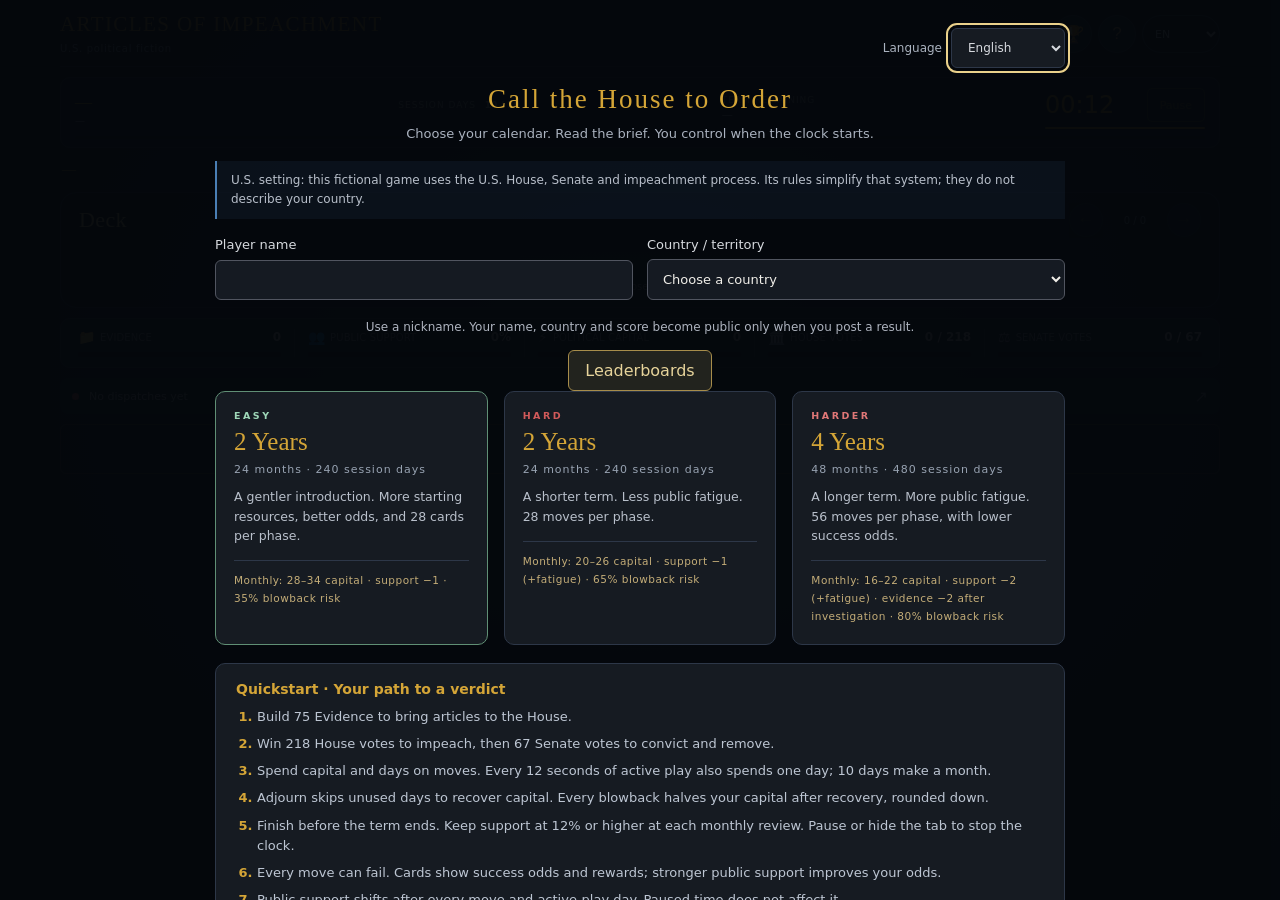
==== index.html @ c08efa89 "Redesign gameplay around a compact 3D card carousel" ====
<!DOCTYPE html>
<html lang="en">
<head>
<meta charset="UTF-8">
<meta name="viewport" content="width=device-width, initial-scale=1.0">
<title>Articles of Impeachment — A Political Simulation</title>
<meta name="description" content="Build the case, count the votes, and beat the calendar in a fictional political strategy game.">
<link rel="stylesheet" href="styles.css">
<link rel="stylesheet" href="experience.css">
</head>
<body>
<div id="app" inert>

  <header class="game-header">
    <div class="brand"><h1 data-i18n="Articles of Impeachment">Articles of Impeachment</h1><button type="button" class="setting-note" data-open-briefing data-i18n="U.S. political fiction">U.S. political fiction</button></div>
    <div class="header-tools">
      <button type="button" class="icon-button" data-open-leaderboard aria-label="Leaderboards" data-i18n-aria="Leaderboards"><span aria-hidden="true">🏆</span></button>
      <button type="button" class="icon-button" data-open-briefing aria-label="Campaign brief" data-i18n-aria="Campaign brief"><span aria-hidden="true">?</span></button>
      <label class="language-picker"><span class="sr-only" data-i18n="Language">Language</span><select class="language-select" aria-label="Language" data-i18n-aria="Language">
<option value="en" lang="en">EN</option><option value="es" lang="es">ES</option><option value="fr" lang="fr">FR</option><option value="ko" lang="ko">한국어</option><option value="fa" lang="fa">فارسی</option><option value="he" lang="he">עברית</option><option value="ja" lang="ja">日本語</option><option value="zh" lang="zh-Hans">中文</option>
</select></label>
    </div>
  </header>

  <section id="calendarPanel">
    <div class="cal-row">
      <div class="cal-block date-block">
        <span class="cal-cap" data-i18n="The Calendar">The Calendar</span>
        <span class="cal-date" id="calMonth">—</span>
        <span class="cal-year" id="calYear">—</span>
      </div>
      <div class="cal-block days-block">
        <span class="cal-cap"><span data-i18n="Session Days">Session Days</span> <b id="calDaysText">10 / 10</b></span>
        <div class="daypips" id="dayPips"></div>
      </div>
      <div class="cal-block remaining-block">
        <span class="cal-cap" data-i18n="Term Remaining">Term Remaining</span>
        <span class="cal-rem" id="calRemaining">—</span>
      </div>
      <div class="cal-block clock-block" aria-label="Active-play calendar clock" data-i18n-aria="Active-play calendar clock">
        <span class="cal-cap" data-i18n="Next day expires in">Next day expires in</span>
        <div class="clock-row">
          <strong id="dayCountdown" role="timer" aria-live="off" aria-label="Time until a session day expires" data-i18n-aria="Time until a session day expires">00:12</strong>
          <button type="button" id="clockPause" aria-pressed="false" disabled>Pause</button>
        </div>
        <div class="clock-meter" aria-hidden="true"><i id="clockFill"></i></div>
        <span id="clockStatus" role="status">12 seconds = 1 session day</span>
      </div>
    </div>
    <div class="term-wrap">
      <div class="term-bar"><i id="termFill"></i></div>
      <div class="term-ticks" id="termTicks"></div>
    </div>
  </section>

  <main>
    <div id="phaseBanner">
      <span class="phase-name" id="phaseName">—</span>
      <span class="objective" id="objective"></span>
    </div>

    <section id="movesPanel" aria-labelledby="movesTitle" aria-roledescription="carousel">
      <div class="moves-head">
        <div>
          <h2 id="movesTitle" data-i18n="Deck">Deck</h2>
          <p id="movesSummary" aria-live="polite"></p>
        </div>
        <div class="moves-controls">
          <button type="button" id="movesPrev" class="carousel-arrow" aria-label="Previous moves" data-i18n-aria="Previous moves" aria-controls="actions" disabled>←</button>
          <span id="movesRange" aria-live="polite"></span>
          <button type="button" id="movesNext" class="carousel-arrow" aria-label="Next moves" data-i18n-aria="Next moves" aria-controls="actions" disabled>→</button>
        </div>
      </div>
      <div id="actions" tabindex="0" role="group" aria-label="Campaign moves. Swipe, scroll, or use left and right arrow keys." data-i18n-aria="Campaign moves. Swipe, scroll, or use left and right arrow keys."></div>
      <div id="deckExits" aria-hidden="true"></div>
      <p id="deckEmpty" role="status" hidden></p>
      <div class="carousel-bottom">
        <div class="move-pagination">
          <span id="moveOptionsLabel" data-i18n="Move Options">Move Options</span>
          <div id="moveDots" class="move-dots" role="group" aria-labelledby="moveOptionsLabel"></div>
        </div>
        <span class="carousel-hint" data-i18n="Swipe to choose · tap the center card to play">Swipe to choose · tap the center card to play</span>
      </div>
    </section>

  <section id="dashboard" aria-label="Bars of Burden" data-i18n-aria="Bars of Burden">
    <button type="button" class="stat" data-open-briefing>
      <div class="label"><span class="stat-icon" aria-hidden="true">📁</span><span class="stat-label" data-i18n="Evidence">Evidence</span><b id="vEvidence">0</b></div>
      <div class="bar"><i class="fill-evidence" id="bEvidence"></i></div>
    </button>
    <button type="button" class="stat" data-open-briefing>
      <div class="label"><span class="stat-icon" aria-hidden="true">👥</span><span class="stat-label" data-i18n="Public Support">Public Support</span><b id="vSupport">0%</b></div>
      <div class="bar"><i class="fill-support" id="bSupport"></i></div>
      <span id="supportPulse"></span>
    </button>
    <button type="button" class="stat" data-open-briefing>
      <div class="label"><span class="stat-icon" aria-hidden="true">⚡</span><span class="stat-label" data-i18n="Political Capital">Political Capital</span><b id="vCapital">0</b></div>
      <div class="bar"><i class="fill-capital" id="bCapital"></i></div>
    </button>
    <button type="button" class="stat" data-open-briefing>
      <div class="label"><span class="stat-icon" aria-hidden="true">🏛️</span><span class="stat-label" data-i18n="House Votes">House Votes</span><b id="vHouse">0 / 218</b></div>
      <div class="bar"><i class="fill-house" id="bHouse"></i></div>
    </button>
    <button type="button" class="stat" data-open-briefing>
      <div class="label"><span class="stat-icon" aria-hidden="true">⚖️</span><span class="stat-label" data-i18n="Senate Votes">Senate Votes</span><b id="vSenate">0 / 67</b></div>
      <div class="bar"><i class="fill-senate" id="bSenate"></i></div>
    </button>
  </section>

    <button type="button" id="dispatchPeek" aria-haspopup="dialog" aria-controls="dispatchDialog">
      <span class="live"><i></i><span class="sr-only" data-i18n="Live — War Room Feed">Live — War Room Feed</span></span>
      <span id="latestDispatch" aria-live="polite" data-i18n="No dispatches yet">No dispatches yet</span>
      <span class="dispatch-expand" aria-hidden="true">↗</span>
    </button>

    <button id="endTurn" onclick="endTurn()" disabled>
      <span class="et-main" data-i18n="Adjourn — Advance the Calendar">Adjourn — Advance the Calendar</span>
      <span class="et-sub" id="endTurnSub"></span>
    </button>
  </main>

</div>

<div id="startScreen" class="show" role="dialog" aria-modal="true" aria-labelledby="startTitle" aria-describedby="startIntro">
  <div class="start-modal">
    <label class="language-picker"><span data-i18n="Language">Language</span><select class="language-select" aria-label="Language" data-i18n-aria="Language">
<option value="en" lang="en">English</option><option value="es" lang="es">Español</option><option value="fr" lang="fr">Français</option><option value="ko" lang="ko">한국어</option><option value="fa" lang="fa">فارسی</option><option value="he" lang="he">עברית</option><option value="ja" lang="ja">日本語</option><option value="zh" lang="zh-Hans">简体中文</option>
</select></label>
    <h2 id="startTitle" data-i18n="Call the House to Order">Call the House to Order</h2>
    <p id="startIntro" data-i18n="Choose your calendar. Read the brief. You control when the clock starts.">Choose your calendar. Read the brief. You control when the clock starts.</p>
    <p class="us-context" data-i18n="U.S. setting: this fictional game uses the U.S. House, Senate and impeachment process. Its rules simplify that system; they do not describe your country.">U.S. setting: this fictional game uses the U.S. House, Senate and impeachment process. Its rules simplify that system; they do not describe your country.</p>
    <div class="player-fields">
      <label><span data-i18n="Player name">Player name</span><input id="playerName" type="text" minlength="2" maxlength="24" autocomplete="nickname" dir="auto" aria-describedby="profileNote profileError"></label>
      <label><span data-i18n="Country / territory">Country / territory</span><select id="playerCountry" aria-describedby="profileNote profileError"></select></label>
    </div>
    <p id="profileNote" class="board-note" data-i18n="Use a nickname. Your name, country and score become public only when you post a result.">Use a nickname. Your name, country and score become public only when you post a result.</p>
    <p id="profileError" role="alert"></p>
    <button type="button" class="board-button" data-open-leaderboard data-i18n="Leaderboards">Leaderboards</button>
    <div class="mode-grid" role="group" aria-label="Choose your campaign" data-i18n-aria="Choose your campaign">
      <button type="button" class="mode-card easy" data-mode="easy" aria-pressed="false" onclick="selectMode('easy')">
        <span class="mode-tag" data-i18n="EASY">EASY</span><span class="mode-name" data-i18n="2 Years">2 Years</span>
        <span class="mode-months" data-i18n="24 months · 240 session days">24 months · 240 session days</span>
        <span class="mode-desc" data-i18n="A gentler introduction. More starting resources, better odds, and 28 cards per phase.">A gentler introduction. More starting resources, better odds, and 28 cards per phase.</span>
        <span class="mode-meta" data-i18n="Monthly: 28–34 capital · support −1 · 35% blowback risk">Monthly: 28–34 capital · support −1 · 35% blowback risk</span>
      </button>
      <button type="button" class="mode-card" data-mode="hard" aria-pressed="false" onclick="selectMode('hard')">
        <span class="mode-tag" data-i18n="HARD">HARD</span><span class="mode-name" data-i18n="2 Years">2 Years</span>
        <span class="mode-months" data-i18n="24 months · 240 session days">24 months · 240 session days</span>
        <span class="mode-desc" data-i18n="A shorter term. Less public fatigue. 28 moves per phase.">A shorter term. Less public fatigue. 28 moves per phase.</span>
        <span class="mode-meta" data-i18n="Monthly: 20–26 capital · support −1 (+fatigue) · 65% blowback risk">Monthly: 20–26 capital · support −1 (+fatigue) · 65% blowback risk</span>
      </button>
      <button type="button" class="mode-card harder" data-mode="harder" aria-pressed="false" onclick="selectMode('harder')">
        <span class="mode-tag" data-i18n="HARDER">HARDER</span><span class="mode-name" data-i18n="4 Years">4 Years</span>
        <span class="mode-months" data-i18n="48 months · 480 session days">48 months · 480 session days</span>
        <span class="mode-desc" data-i18n="A longer term. More public fatigue. 56 moves per phase, with lower success odds.">A longer term. More public fatigue. 56 moves per phase, with lower success odds.</span>
        <span class="mode-meta" data-i18n="Monthly: 16–22 capital · support −2 (+fatigue) · evidence −2 after investigation · 80% blowback risk">Monthly: 16–22 capital · support −2 (+fatigue) · evidence −2 after investigation · 80% blowback risk</span>
      </button>
    </div>
    <section class="quickstart" aria-labelledby="quickstartTitle">
      <h3 id="quickstartTitle" data-i18n="Quickstart · Your path to a verdict">Quickstart · Your path to a verdict</h3>
      <ol>
        <li data-i18n="Build 75 Evidence to bring articles to the House.">Build 75 Evidence to bring articles to the House.</li>
        <li data-i18n="Win 218 House votes to impeach, then 67 Senate votes to convict and remove.">Win 218 House votes to impeach, then 67 Senate votes to convict and remove.</li>
        <li data-i18n="Spend capital and days on moves. Every 12 seconds of active play also spends one day; 10 days make a month.">Spend capital and days on moves. Every 12 seconds of active play also spends one day; 10 days make a month.</li>
        <li data-i18n="Adjourn skips unused days to recover capital. Every blowback halves your capital after recovery, rounded down.">Adjourn skips unused days to recover capital. Every blowback halves your capital after recovery, rounded down.</li>
        <li data-i18n="Finish before the term ends. Keep support at 12% or higher at each monthly review. Pause or hide the tab to stop the clock.">Finish before the term ends. Keep support at 12% or higher at each monthly review. Pause or hide the tab to stop the clock.</li>
        <li data-i18n="Every move can fail. Cards show success odds and rewards; stronger public support improves your odds.">Every move can fail. Cards show success odds and rewards; stronger public support improves your odds.</li>
        <li data-i18n="Public support shifts after every move and active-play day. Paused time does not affect it.">Public support shifts after every move and active-play day. Paused time does not affect it.</li>
      </ol>
    </section>
    <button type="button" id="startButton" disabled>
      <svg class="gavel-scene" viewBox="0 0 90 72" aria-hidden="true"><g class="gavel"><rect x="41" y="13" width="9" height="40" rx="3" transform="rotate(-42 45 17)"/><rect x="26" y="9" width="33" height="18" rx="4" transform="rotate(-42 43 18)"/></g><rect class="gavel-block" x="21" y="58" width="47" height="7" rx="3"/><path class="gavel-impact" d="M14 48l-6-5m67 5 6-5M45 52v-7"/></svg>
      <span id="startButtonText" data-i18n="Start the Session">Start the Session</span>
    </button>
    <p id="startHint" role="status"></p>
  </div>
</div>

<div id="overlay" role="dialog" aria-modal="true" aria-labelledby="verdictText" aria-describedby="verdictBody">
  <div class="modal">
    <div class="verdict" id="verdictText"></div>
    <p id="verdictBody"></p>
    <p id="finalScore" class="final-score"></p>
    <p id="scoreIdentity" class="board-note"></p>
    <button type="button" id="postScore" data-i18n="Post score">Post score</button>
    <p id="scoreStatus" role="status"></p>
    <button type="button" class="board-button" data-open-leaderboard data-i18n="Leaderboards">Leaderboards</button>
    <button onclick="location.reload()" data-i18n="Run It Back">Run It Back</button>
  </div>
</div>

<dialog id="leaderboardDialog" aria-labelledby="leaderboardTitle">
  <div class="board-heading"><h2 id="leaderboardTitle" data-i18n="Leaderboards">Leaderboards</h2><button type="button" id="closeLeaderboard" data-i18n="Close">Close</button></div>
  <div class="board-filters">
    <div class="board-tabs" role="group" aria-label="Leaderboard scope" data-i18n-aria="Leaderboard scope"><button type="button" id="boardOverall" aria-pressed="true" data-i18n="Overall">Overall</button><button type="button" id="boardByCountry" aria-pressed="false" data-i18n="By country">By country</button></div>
    <label><span data-i18n="Difficulty">Difficulty</span><select id="boardMode"><option value="easy" data-i18n="EASY">EASY</option><option value="hard" data-i18n="HARD">HARD</option><option value="harder" data-i18n="HARDER">HARDER</option></select></label>
    <label id="boardCountryLabel" hidden><span data-i18n="Country / territory">Country / territory</span><select id="boardCountry"></select></label>
    <button type="button" id="refreshLeaderboard" data-i18n="Refresh">Refresh</button>
  </div>
  <p class="board-note" data-i18n="Top 100 · Best result per browser and difficulty. Casual, player-reported rankings.">Top 100 · Best result per browser and difficulty. Casual, player-reported rankings.</p>
  <p id="boardStatus" role="status"></p>
  <div class="board-table-wrap"><table><thead><tr><th data-i18n="Rank">Rank</th><th data-i18n="Player name">Player name</th><th data-i18n="Country / territory">Country / territory</th><th data-i18n="Score">Score</th><th data-i18n="Result">Result</th></tr></thead><tbody id="boardRows"></tbody></table></div>
  <details class="score-rules"><summary data-i18n="How scoring works">How scoring works</summary><p data-i18n="Victory: 10,000. Evidence: 10 each (up to 75). House votes: 10 each (up to 218). Senate votes: 30 each (up to 67). Support: 10 each. Capital: 1 each. Wins also earn 5 per remaining session day.">Victory: 10,000. Evidence: 10 each (up to 75). House votes: 10 each (up to 218). Senate votes: 30 each (up to 67). Support: 10 each. Capital: 1 each. Wins also earn 5 per remaining session day.</p></details>
</dialog>
<dialog id="briefingDialog" class="campaign-dialog" aria-labelledby="briefTitle">
  <div class="sheet-heading"><h2 id="briefTitle" data-i18n="Campaign brief">Campaign brief</h2><button type="button" data-close-dialog data-i18n="Close">Close</button></div>
  <p class="us-context" data-i18n="U.S. setting: this fictional game uses the U.S. House, Senate and impeachment process. Its rules simplify that system; they do not describe your country.">U.S. setting: this fictional game uses the U.S. House, Senate and impeachment process. Its rules simplify that system; they do not describe your country.</p>
  <h3 data-i18n="Bars of Burden">Bars of Burden</h3><div class="stat-legend"><div><span aria-hidden="true">📁</span> <span data-i18n="Evidence">Evidence</span></div><div><span aria-hidden="true">👥</span> <span data-i18n="Public Support">Public Support</span></div><div><span aria-hidden="true">⚡</span> <span data-i18n="Political Capital">Political Capital</span></div><div><span aria-hidden="true">🏛️</span> <span data-i18n="House Votes">House Votes</span></div><div><span aria-hidden="true">⚖️</span> <span data-i18n="Senate Votes">Senate Votes</span></div></div>
      <div class="cal-foot">
      <span id="calFatigue">—</span>
      <span id="blowbackRisk">—</span>
      <span id="calEnd">—</span>
    </div>

      <section class="quickstart" aria-labelledby="briefRulesTitle">
      <h3 id="briefRulesTitle" data-i18n="Quickstart · Your path to a verdict">Quickstart · Your path to a verdict</h3>
      <ol>
        <li data-i18n="Build 75 Evidence to bring articles to the House.">Build 75 Evidence to bring articles to the House.</li>
        <li data-i18n="Win 218 House votes to impeach, then 67 Senate votes to convict and remove.">Win 218 House votes to impeach, then 67 Senate votes to convict and remove.</li>
        <li data-i18n="Spend capital and days on moves. Every 12 seconds of active play also spends one day; 10 days make a month.">Spend capital and days on moves. Every 12 seconds of active play also spends one day; 10 days make a month.</li>
        <li data-i18n="Adjourn skips unused days to recover capital. Every blowback halves your capital after recovery, rounded down.">Adjourn skips unused days to recover capital. Every blowback halves your capital after recovery, rounded down.</li>
        <li data-i18n="Finish before the term ends. Keep support at 12% or higher at each monthly review. Pause or hide the tab to stop the clock.">Finish before the term ends. Keep support at 12% or higher at each monthly review. Pause or hide the tab to stop the clock.</li>
        <li data-i18n="Every move can fail. Cards show success odds and rewards; stronger public support improves your odds.">Every move can fail. Cards show success odds and rewards; stronger public support improves your odds.</li>
        <li data-i18n="Public support shifts after every move and active-play day. Paused time does not affect it.">Public support shifts after every move and active-play day. Paused time does not affect it.</li>
      </ol>
    </section>

</dialog>
<dialog id="dispatchDialog" class="campaign-dialog" aria-labelledby="dispatchTitle">
  <div class="sheet-heading"><h2 id="dispatchTitle" data-i18n="Live — War Room Feed">Live — War Room Feed</h2><button type="button" data-close-dialog data-i18n="Close">Close</button></div>
  <section id="feedPanel"><div class="feed-head"><span id="feedHint" data-i18n="No dispatches yet">No dispatches yet</span></div><div id="feed"></div></section>
</dialog>
<script src="locales.js"></script>
<script src="leaderboard-locales.js"></script>
<script src="countries.js"></script>
<script src="i18n.js"></script>
<script src="game.js"></script>
<script src="leaderboards.js"></script>
</body>
</html>
---- styles.css ----
* { box-sizing: border-box; margin: 0; padding: 0; }

  :root {
    --bg: #0d1117;
    --panel: #161b22;
    --panel-2: #1c2330;
    --line: #2d3748;
    --gold: #d4a537;
    --gold-dim: #8a6d23;
    --blue: #4a7fb5;
    --red: #b5484a;
    --green: #4a9b6e;
    --text: #d6d9de;
    --muted: #7d8590;
  }

  body {
    background: radial-gradient(circle at 50% 0%, #16202e 0%, #0d1117 60%);
    color: var(--text);
    font-family: 'Segoe UI', system-ui, -apple-system, sans-serif;
    min-height: 100vh;
    padding: 20px;
    display: flex;
    justify-content: center;
  }

  #app { width: 100%; max-width: 1180px; }

  header {
    text-align: center;
    padding: 18px 0 22px;
    border-bottom: 1px solid var(--line);
    margin-bottom: 18px;
  }

  header h1 {
    font-family: Georgia, 'Times New Roman', serif;
    font-size: 30px;
    letter-spacing: 3px;
    color: var(--gold);
    text-transform: uppercase;
    font-weight: normal;
  }

  header .sub {
    font-size: 12px;
    color: var(--muted);
    letter-spacing: 2.5px;
    text-transform: uppercase;
    margin-top: 8px;
  }

  /* ---------- WAR ROOM FEED ---------- */
  #feedPanel {
    background: var(--panel);
    border: 1px solid var(--line);
    border-radius: 6px;
    margin-bottom: 14px;
    overflow: hidden;
  }

  .feed-head {
    display: flex;
    justify-content: space-between;
    align-items: center;
    gap: 12px;
    flex-wrap: wrap;
    padding: 9px 15px;
    border-bottom: 1px solid var(--line);
    font-size: 10px;
    letter-spacing: 1.8px;
    text-transform: uppercase;
    color: var(--muted);
  }

  .live { display: flex; align-items: center; gap: 7px; color: #d15a5a; font-weight: 600; }
  .live i { width: 7px; height: 7px; border-radius: 50%; background: #d15a5a; animation: pulse 1.6s infinite; }

  @keyframes pulse {
    0%, 100% { opacity: 1; transform: scale(1); }
    50%      { opacity: .3; transform: scale(.75); }
  }

  #feedHint { letter-spacing: 1.2px; }

  #feed {
    --lh: 22px;
    height: calc(6 * var(--lh));
    overflow-y: auto;
    padding: 8px 15px;
    box-sizing: content-box;
  }

  #feed p {
    height: var(--lh);
    line-height: var(--lh);
    margin: 0;
    padding-left: 10px;
    border-left: 2px solid var(--line);
    font-size: 12.5px;
    white-space: nowrap;
    overflow: hidden;
    text-overflow: ellipsis;
    color: #b9c0cb;
  }

  #feed p.good { border-color: var(--green); color: #9ed7b8; }
  #feed p.bad  { border-color: var(--red);   color: #e0a0a2; }
  #feed p.gold { border-color: var(--gold);  color: var(--gold); }
  #feed p.sys  { border-color: #444c58; color: var(--muted); font-style: italic; }

  #feed::-webkit-scrollbar { width: 6px; }
  #feed::-webkit-scrollbar-thumb { background: #2d3748; border-radius: 3px; }
  #feed::-webkit-scrollbar-track { background: transparent; }

  /* ---------- CALENDAR ---------- */
  #calendarPanel {
    background: var(--panel);
    border: 1px solid var(--line);
    border-radius: 6px;
    padding: 13px 16px;
    margin-bottom: 14px;
  }

  .cal-row {
    display: flex;
    gap: 30px;
    flex-wrap: wrap;
    align-items: flex-end;
  }

  .cal-block { display: flex; flex-direction: column; gap: 4px; }

  .cal-cap {
    font-size: 9.5px;
    letter-spacing: 1.7px;
    text-transform: uppercase;
    color: var(--muted);
  }

  .cal-cap b { color: var(--text); font-weight: 600; letter-spacing: 0; margin-left: 5px; }

  .cal-date {
    font-family: Georgia, 'Times New Roman', serif;
    font-size: 19px;
    color: var(--gold);
    letter-spacing: .5px;
  }

  .cal-year { font-size: 11px; color: var(--muted); letter-spacing: 1px; }

  .cal-rem { font-size: 13px; color: var(--text); padding-bottom: 2px; }

  .daypips { display: flex; gap: 4px; padding: 3px 0 1px; }

  .pip {
    width: 10px;
    height: 10px;
    border-radius: 50%;
    background: #0a0e14;
    border: 1px solid #2d3748;
    transition: all .25s ease;
  }

  .pip.on {
    background: var(--gold);
    border-color: var(--gold);
    box-shadow: 0 0 6px rgba(212,165,55,.45);
  }

  .term-wrap { position: relative; margin-top: 13px; padding-bottom: 15px; }

  .term-bar {
    height: 5px;
    background: #0a0e14;
    border-radius: 3px;
    overflow: hidden;
    border: 1px solid #232b38;
  }

  .term-bar > i {
    display: block;
    height: 100%;
    width: 0;
    background: linear-gradient(90deg, var(--gold-dim), var(--gold));
    transition: width .5s ease;
  }

  .term-ticks { position: absolute; left: 0; right: 0; bottom: 0; height: 12px; }

  .tick {
    position: absolute;
    transform: translateX(-50%);
    font-size: 9px;
    color: var(--muted);
    letter-spacing: 1px;
  }

  .tick:first-child { transform: none; }

  .cal-foot {
    display: flex;
    justify-content: space-between;
    flex-wrap: wrap;
    gap: 8px;
    margin-top: 5px;
    font-size: 10.5px;
    color: var(--muted);
    letter-spacing: .5px;
  }

  #calFatigue { color: #c98b8b; }

  /* ---------- DASHBOARD ---------- */
  #dashboard {
    display: grid;
    grid-template-columns: repeat(auto-fit, minmax(190px, 1fr));
    gap: 12px;
    margin-bottom: 16px;
  }

  .stat {
    background: var(--panel);
    border: 1px solid var(--line);
    border-radius: 6px;
    padding: 11px 13px;
  }

  .stat .label {
    font-size: 10px;
    letter-spacing: 1.6px;
    text-transform: uppercase;
    color: var(--muted);
    display: flex;
    justify-content: space-between;
    margin-bottom: 7px;
  }

  .stat .label b { color: var(--text); font-weight: 600; letter-spacing: 0; }

  .bar {
    height: 7px;
    background: #0a0e14;
    border-radius: 4px;
    overflow: hidden;
    border: 1px solid #232b38;
  }

  .bar > i {
    display: block;
    height: 100%;
    width: 0%;
    transition: width .45s ease;
    border-radius: 3px;
  }

  .fill-evidence { background: linear-gradient(90deg, #6b5fb5, #9d8ae6); }
  .fill-support  { background: linear-gradient(90deg, #3a7d5c, #63c291); }
  .fill-capital  { background: linear-gradient(90deg, var(--gold-dim), var(--gold)); }
  .fill-house    { background: linear-gradient(90deg, #2f5f8f, #5b9bd5); }
  .fill-senate   { background: linear-gradient(90deg, #8f3030, #d15a5a); }

  /* ---------- PHASE BANNER ---------- */
  #phaseBanner {
    background: linear-gradient(90deg, rgba(212,165,55,.12), transparent);
    border: 1px solid var(--gold-dim);
    border-radius: 6px;
    padding: 12px 16px;
    margin-bottom: 14px;
    display: flex;
    justify-content: space-between;
    align-items: center;
    flex-wrap: wrap;
    gap: 8px;
  }

  #phaseBanner .phase-name {
    font-family: Georgia, serif;
    font-size: 17px;
    color: var(--gold);
    letter-spacing: 1px;
  }

  #phaseBanner .objective {
    font-size: 12px;
    color: var(--muted);
  }

  /* ---------- ACTIONS ---------- */
  #actions {
    display: grid;
    grid-template-columns: repeat(auto-fill, minmax(240px, 1fr));
    gap: 10px;
    margin-bottom: 14px;
  }

  .action {
    background: var(--panel);
    border: 1px solid var(--line);
    border-radius: 6px;
    padding: 13px 14px;
    cursor: pointer;
    transition: border-color .18s ease, background-color .18s ease, box-shadow .18s ease, transform .18s ease;
    text-align: left;
    color: inherit;
    font-family: inherit;
    font-size: inherit;
    position: relative;
  }

  .action:hover:not(:disabled) {
    border-color: var(--gold);
    background: var(--panel-2);
    transform: translateY(-2px);
  }

  .action:disabled { opacity: .38; cursor: not-allowed; }

  .action .name {
    font-size: 14px;
    font-weight: 600;
    margin-bottom: 5px;
    display: block;
    color: #e9ecf1;
    padding-right: 34px;
  }

  .action .desc {
    font-size: 11.5px;
    color: var(--muted);
    line-height: 1.45;
    display: block;
    margin-bottom: 8px;
  }

  .action .cost {
    font-size: 10.5px;
    letter-spacing: 1px;
    text-transform: uppercase;
    color: var(--gold);
    font-weight: 600;
  }

  .action .cost .days { color: var(--blue); }
  .action .cost .sep  { color: #3d4654; padding: 0 3px; }

  .action .ext {
    position: absolute;
    top: 11px;
    right: 11px;
    font-size: 8px;
    letter-spacing: 1.4px;
    color: #e07777;
    border: 1px solid #6b3030;
    border-radius: 3px;
    padding: 2px 5px;
    font-weight: 700;
  }

  /* ---------- ADJOURN ---------- */
  #endTurn {
    width: 100%;
    padding: 12px;
    background: transparent;
    border: 1px solid var(--gold-dim);
    color: var(--gold);
    border-radius: 6px;
    cursor: pointer;
    font-family: inherit;
    font-weight: 600;
    transition: all .18s ease;
    display: flex;
    flex-direction: column;
    align-items: center;
    gap: 5px;
  }

  #endTurn:hover:not(:disabled) { background: rgba(212,165,55,.1); border-color: var(--gold); }
  #endTurn:disabled { opacity: .4; cursor: not-allowed; }

  .et-main { font-size: 12.5px; letter-spacing: 2.5px; text-transform: uppercase; }
  .et-sub  { font-size: 10.5px; letter-spacing: .8px; color: var(--muted); text-transform: none; font-weight: 400; }

  /* ---------- START SCREEN ---------- */
  #startScreen {
    position: fixed;
    inset: 0;
    background: rgba(5,8,12,.97);
    display: none;
    align-items: center;
    justify-content: center;
    padding: 24px;
    z-index: 200;
    overflow-y: auto;
  }

  #startScreen.show { display: flex; }

  .start-modal { max-width: 820px; width: 100%; text-align: center; }

  .start-modal h2 {
    font-family: Georgia, serif;
    font-size: 27px;
    color: var(--gold);
    letter-spacing: 2px;
    margin-bottom: 9px;
    font-weight: normal;
  }

  .start-sub {
    font-size: 11.5px;
    color: var(--muted);
    letter-spacing: 1.7px;
    text-transform: uppercase;
    margin-bottom: 30px;
  }

  .mode-grid { display: grid; grid-template-columns: 1fr 1fr; gap: 16px; }

  @media (max-width: 700px) { .mode-grid { grid-template-columns: 1fr; } }

  .mode-card {
    background: var(--panel);
    border: 1px solid var(--line);
    border-radius: 10px;
    padding: 24px 22px;
    text-align: left;
    cursor: pointer;
    color: inherit;
    font-family: inherit;
    display: flex;
    flex-direction: column;
    gap: 7px;
    transition: all .2s ease;
  }

  .mode-card:hover {
    border-color: var(--gold);
    transform: translateY(-3px);
    background: var(--panel-2);
  }

  .mode-tag { font-size: 9.5px; letter-spacing: 2.5px; font-weight: 700; color: #d15a5a; }
  .mode-card.harder .mode-tag { color: #e07777; }

  .mode-name { font-family: Georgia, serif; font-size: 25px; color: var(--gold); }
  .mode-months { font-size: 11px; color: var(--muted); letter-spacing: 1px; }
  .mode-desc { font-size: 12.5px; color: #b9c0cb; line-height: 1.55; margin: 4px 0; }

  .mode-meta {
    font-size: 10.5px;
    color: var(--gold-dim);
    letter-spacing: .5px;
    border-top: 1px solid var(--line);
    padding-top: 11px;
    margin-top: 4px;
    line-height: 1.7;
  }

  .mode-meta .hl { color: #e07777; }

  /* ---------- OVERLAY ---------- */
  #overlay {
    position: fixed;
    inset: 0;
    background: rgba(5,8,12,.94);
    display: none;
    align-items: center;
    justify-content: center;
    padding: 24px;
    z-index: 100;
  }

  #overlay.show { display: flex; }

  .modal {
    background: var(--panel);
    border: 1px solid var(--gold-dim);
    border-radius: 10px;
    max-width: 540px;
    width: 100%;
    padding: 34px 32px;
    text-align: center;
    animation: pop .3s ease;
  }

  @keyframes pop {
    from { transform: scale(.94); opacity: 0; }
    to   { transform: scale(1);   opacity: 1; }
  }

  .modal .verdict {
    font-family: Georgia, serif;
    font-size: 27px;
    letter-spacing: 2px;
    margin-bottom: 14px;
  }

  .modal .verdict.win  { color: var(--green); }
  .modal .verdict.lose { color: var(--red); }

  .modal p {
    color: var(--muted);
    font-size: 13.5px;
    line-height: 1.7;
    margin-bottom: 22px;
  }

  .modal button {
    padding: 12px 30px;
    background: transparent;
    border: 1px solid var(--gold-dim);
    color: var(--gold);
    border-radius: 6px;
    letter-spacing: 2px;
    text-transform: uppercase;
    font-size: 12px;
    cursor: pointer;
    font-family: inherit;
    font-weight: 600;
  }

  .modal button:hover { background: rgba(212,165,55,.12); border-color: var(--gold); }

  footer {
    text-align: center;
    font-size: 10.5px;
    color: #4a5260;
    padding: 26px 0 8px;
    letter-spacing: .6px;
    line-height: 1.7;
  }

  /* ---------- RESPONSIVE MOVE CAROUSEL ---------- */
  .preview-note {
    font-size: 11px; color: var(--muted); border: 1px dashed var(--line);
    border-radius: 6px; padding: 9px 12px; margin-bottom: 12px; line-height: 1.5;
  }
  #movesPanel { min-width: 0; margin-bottom: 14px; }
  .moves-head {
    display: flex; justify-content: space-between; align-items: center;
    gap: 14px; margin: 0 0 10px; flex-wrap: wrap;
  }
  #movesTitle { font-size: 12px; letter-spacing: 1.8px; text-transform: uppercase; font-weight: 600; }
  #movesSummary { font-size: 11px; color: var(--muted); margin-top: 5px; }
  .moves-controls { display: flex; align-items: center; gap: 10px; }
  #movesRange { font-size: 11px; color: var(--muted); min-width: 80px; text-align: center; }
  .carousel-arrow {
    width: 40px; height: 40px; border: 1px solid var(--gold-dim); border-radius: 6px;
    color: var(--gold); background: var(--panel); font-size: 21px; cursor: pointer;
  }
  .carousel-arrow:hover:not(:disabled) { background: var(--panel-2); border-color: var(--gold); }
  .carousel-arrow:disabled { opacity: .3; cursor: not-allowed; }
  #actions {
    position: relative; display: grid; grid-auto-flow: column;
    grid-template-columns: none; grid-auto-columns: calc((100% - 48px) / 5);
    gap: 12px; overflow-x: auto; overscroll-behavior-x: contain;
    scroll-snap-type: x mandatory; scroll-behavior: smooth;
    scrollbar-width: thin; scrollbar-color: var(--gold-dim) var(--panel);
    padding: 5px 0 10px; margin-bottom: 0; min-width: 0; touch-action: pan-x pan-y;
  }
  #actions .action {
    display: flex; flex-direction: column; min-width: 0; min-height: 214px;
    scroll-snap-align: start; padding: 17px; border-radius: 8px;
  }
  #actions .action .name { font-size: 15px; line-height: 1.4; margin-bottom: 10px; }
  #actions .action .desc { font-size: 12px; line-height: 1.6; margin-bottom: 18px; }
  #actions .action .cost { margin-top: auto; line-height: 1.6; }
  #actions .action:disabled { opacity: .6; }
  #actions .action.is-current {
    border-color: var(--gold);
    background: #25251f;
    box-shadow: inset 0 0 0 1px rgba(212,165,55,.3);
  }
  #actions .action:hover, #actions .action:focus-visible {
    border-color: #f5d47e;
    background: #303025;
    box-shadow: inset 0 0 0 2px rgba(245,212,126,.5), 0 2px 8px rgba(212,165,55,.18);
  }
  .move-status { display: block; margin-top: 9px; font-size: 10.5px; color: var(--muted); }
  .action:not(:disabled) .move-status { color: #9ed7b8; }
  .carousel-bottom { display: flex; gap: 12px; align-items: center; justify-content: space-between; flex-wrap: wrap; padding-top: 8px; }
  .carousel-hint { color: var(--muted); font-size: 10.5px; }
  .move-pagination { display: flex; flex-direction: column; gap: 4px; min-width: 0; }
  #moveOptionsLabel { font-size: 11px; font-weight: 600; color: var(--text); }
  .move-dots { display: flex; flex-wrap: wrap; gap: 2px; }
  .move-dot { padding: 8px; background: none; border: 0; cursor: pointer; border-radius: 5px; }
  .move-dot::after { content: ''; display: block; width: 6px; height: 6px; border-radius: 50%; background: var(--line); transition: background-color 160ms ease; }
  .move-dot[aria-current="true"]::after { background: var(--gold); }
  .move-dot:hover::after { background: var(--gold-dim); }
  button:focus-visible, #actions:focus-visible { outline: 2px solid var(--gold); outline-offset: 3px; }
  #blowbackRisk { color: #e0a0a2; }
  @media (max-width: 1200px) {
    #actions { grid-auto-columns: calc((100% - 24px) / 3); }
  }
  @media (max-width: 920px) {
    #actions { grid-auto-columns: calc((100% - 12px) / 2); }
  }
  @media (max-width: 560px) {
    body { padding: 12px; }
    header h1 { font-size: 23px; letter-spacing: 2px; }
    #actions { grid-auto-columns: 88%; }
    .moves-controls { gap: 6px; }
    .carousel-bottom { gap: 5px; }
    #startScreen { align-items: flex-start; padding: 24px 16px; }
    .start-modal { margin: auto 0; }
    .mode-card { padding: 18px; }
  }
  @media (prefers-reduced-motion: reduce) {
    *, *::before, *::after { animation: none !important; transition: none !important; scroll-behavior: auto !important; }
  }

/* Active-play clock: the countdown does not change card focus or position. */
.clock-block { margin-left: auto; min-width: 184px; }
.clock-row { display: flex; align-items: center; justify-content: space-between; gap: 18px; }
#dayCountdown { font-size: 27px; font-weight: 500; color: var(--gold); font-variant-numeric: tabular-nums; line-height: 1.2; }
#dayCountdown.urgent { color: #e0a0a2; }
#clockPause { background: transparent; border: 1px solid var(--gold-dim); color: var(--gold); border-radius: 5px; padding: 7px 12px; cursor: pointer; font: inherit; font-size: 11px; min-height: 36px; }
#clockPause:hover:not(:disabled) { background: var(--panel-2); }
#clockPause:disabled { opacity: .45; cursor: default; }
.clock-meter { width: 100%; height: 3px; background: var(--line); border-radius: 3px; overflow: hidden; margin: 4px 0; }
#clockFill { display: block; height: 100%; width: 100%; background: var(--gold); }
#clockStatus { color: var(--muted); font-size: 10.5px; line-height: 1.5; }
.clock-rules { color: var(--muted); font-size: 12px; line-height: 1.7; margin: -12px 0 22px; }
.clock-rules b { color: var(--gold); font-weight: 500; }
@media (max-width: 700px) {
  .clock-block { margin-left: 0; flex-basis: 100%; }
  .clock-row { justify-content: flex-start; }
  .clock-meter { max-width: 225px; }
}


/* Session briefing and language controls. */
.language-picker { display: flex; align-items: center; justify-content: flex-end; flex-wrap: wrap; gap: 9px; font-size: 12px; color: #aab2bf; margin-bottom: 16px; }
.language-select { max-width: 100%; min-height: 40px; padding: 7px 30px 7px 12px; border: 1px solid var(--line); border-radius: 6px; background: var(--panel); color: var(--text); font: inherit; }
select:focus-visible { outline: 2px solid var(--gold); outline-offset: 3px; }
.us-context { color: #b8bfca; background: rgba(74,127,181,.09); border-inline-start: 2px solid var(--blue); padding: 10px 14px; font-size: 12px; line-height: 1.6; text-align: start; margin-bottom: 18px; }
#startScreen { align-items: flex-start; padding-block: 28px; }
.start-modal { margin-block: auto; max-width: 850px; }
#startIntro { color: #aab2bf; line-height: 1.6; font-size: 13px; margin-bottom: 16px; }
.mode-card { text-align: start; padding: 18px; }
.mode-card[aria-pressed="true"] { border-color: var(--gold); background: #27271f; box-shadow: inset 0 0 0 1px var(--gold); }
.mode-card[aria-pressed="true"] .mode-name::after { content: ' ✓'; }
.mode-card:disabled { cursor: default; }
.mode-meta { color: #c4ad78; }
.quickstart { margin-block: 18px; padding: 17px 20px; border: 1px solid var(--line); border-radius: 10px; background: var(--panel); text-align: start; }
.quickstart h3 { font-size: 14px; font-weight: 600; color: var(--gold); margin-bottom: 10px; }
.quickstart ol { padding-inline-start: 21px; display: grid; gap: 7px; font-size: 13px; line-height: 1.55; color: #bdc6d3; }
.quickstart li::marker { color: var(--gold); font-weight: 600; }
#startButton { display: inline-flex; align-items: center; justify-content: center; gap: 12px; padding: 3px 25px 3px 13px; border: 1px solid var(--gold); border-radius: 10px; color: #10151b; background: var(--gold); font: inherit; font-size: 16px; font-weight: 700; cursor: pointer; min-height: 72px; }
#startButton:hover:not(:disabled) { background: #edc56b; }
#startButton:disabled { opacity: .45; cursor: default; }
#startButton.striking { opacity: 1; }
.gavel-scene { flex-shrink: 0; width: 74px; height: 62px; overflow: visible; fill: currentColor; }
.gavel { transform-origin: 44px 48px; }
.gavel-impact { opacity: 0; stroke: currentColor; stroke-width: 3; fill: none; }
.striking .gavel { animation: gavel-strike 720ms cubic-bezier(.3,.1,.3,1) both; }
.striking .gavel-impact { animation: gavel-impact 720ms ease both; }
@keyframes gavel-strike { 0% { transform: rotate(0); } 36% { transform: rotate(-34deg); } 58% { transform: rotate(17deg) translateY(5px); } 76% { transform: rotate(6deg); } 100% { transform: rotate(10deg); } }
@keyframes gavel-impact { 0%, 55% { opacity: 0; } 60%, 74% { opacity: 1; } 100% { opacity: 0; } }
#startHint { min-height: 24px; font-size: 12px; color: #aab2bf; line-height: 1.5; margin-top: 9px; }
.action { text-align: start; }
.action .name { padding-right: 0; padding-inline-end: 30px; overflow-wrap: anywhere; }
.action .ext { right: auto; inset-inline-end: 9px; max-width: 54px; overflow-wrap: anywhere; letter-spacing: 0; }
.clock-block { margin-left: 0; margin-inline-start: auto; }
#feed p { padding-left: 0; padding-inline-start: 10px; border-left: 0; border-inline-start: 2px solid var(--line); }
#feed p.good { border-color: var(--green); } #feed p.bad { border-color: var(--red); } #feed p.gold { border-color: var(--gold); }
#feed p.sys { border-color: #444c58; }
#dayCountdown, #movesRange, .stat b, #calDaysText { direction: ltr; unicode-bidi: isolate; }
.term-wrap { direction: ltr; }
:lang(fa), :lang(he), :lang(ko), :lang(zh), :lang(ja) { letter-spacing: normal !important; }
[dir="rtl"] .carousel-arrow { transform: scaleX(-1); }
[dir="rtl"] .language-select { padding: 7px 12px 7px 30px; }
@media (max-width: 700px) { .clock-block { margin-inline-start: 0; } .mode-grid { gap: 10px; } #startScreen { padding: 16px 12px; } .quickstart { padding: 14px; } }

/* Risk and reward stay readable while browsing the expanded move pool. */
.move-odds { display: block; color: #e3bf67; font-size: 11px; line-height: 1.55; margin-block: 0 7px; }
.move-payoff { display: block; color: #a9b3c1; font-size: 10.5px; line-height: 1.55; margin-bottom: 14px; }
#actions .action .desc { margin-bottom: 10px; }
#supportPulse { display: block; font-size: 10px; margin-top: 6px; }
.support-up { color: #9ed7b8; }
.support-down { color: #e0a0a2; }

/* Shared country and worldwide leaderboards */
.player-fields,.board-filters { display:flex; flex-wrap:wrap; gap:14px; margin:18px 0; }
.player-fields label,.board-filters label {display:grid;gap:7px;flex:1;min-width:160px;font-size:13px;text-align:start;}
.player-fields input,.player-fields select,.board-filters select {box-sizing:border-box;width:100%;min-width:0;background:#151a22;color:#f0eee8;border:1px solid #515560;border-radius:6px;padding:11px;font:inherit;}
.board-button,.board-filters button,#closeLeaderboard,#postScore {cursor:pointer;padding:10px 16px;border:1px solid #a78d4b;border-radius:6px;background:#22231e;color:#e7d49b;font:inherit;}
.board-button:focus-visible,.board-filters button:focus-visible,input:focus-visible,select:focus-visible,#closeLeaderboard:focus-visible,#postScore:focus-visible {outline:2px solid #ead18b;outline-offset:3px;}
header > .board-button {float:inline-start;}
.board-note {font-size:12px;line-height:1.6;color:#aeb4bf;}
#profileError,#scoreStatus {font-size:13px;line-height:1.5;min-height:1em;}
#profileError {color:#f2b6b6;}
#leaderboardDialog {box-sizing:border-box;margin:auto;width:min(850px,calc(100% - 24px));max-height:90dvh;overflow:auto;background:#10151d;color:#eee;border:1px solid #a78d4b;border-radius:12px;padding:24px;}
#leaderboardDialog::backdrop {background:rgb(0 0 0 / .78);}
.board-heading {display:flex;align-items:center;justify-content:space-between;gap:14px;}
.board-heading h2 {font-family:Georgia,serif;color:#e7d49b;margin:0;font-size:26px;}
.board-tabs {display:flex;align-items:end;gap:7px;}
.board-tabs [aria-pressed="true"] {background:#bca15e;color:#111;}
.board-filters {align-items:end;}.board-filters [hidden] {display:none;}
.board-table-wrap {overflow-x:auto;}
.board-table-wrap table {width:100%;border-collapse:collapse;font-size:14px;}
.board-table-wrap th,.board-table-wrap td {text-align:start;border-bottom:1px solid #303642;padding:12px 10px;}
.board-table-wrap th {color:#cbb67e;font-weight:600;font-size:12px;}
.board-table-wrap td:nth-child(2) {overflow-wrap:anywhere;min-width:100px;}
.board-table-wrap td:nth-child(4) {font-variant-numeric:tabular-nums;white-space:nowrap;color:#e7d49b;}
.score-rules {margin-top:22px;font-size:13px;line-height:1.7;color:#b9bfca;}
.score-rules summary {cursor:pointer;color:#e7d49b;}
.final-score {font-size:25px;color:#e7d49b;font-variant-numeric:tabular-nums;}
#postScore:disabled {opacity:.55;cursor:default;}
.modal .board-button {margin:8px;}
@media(max-width:560px) {#leaderboardDialog {padding:16px;}.player-fields label {flex-basis:100%;}.board-tabs {width:100%;}.board-table-wrap th,.board-table-wrap td {padding:10px 7px;font-size:12px;} header > .board-button {float:none;margin-bottom:12px;}}

/* The deck contains playable cards only. Exit ghosts never affect layout or focus. */
#movesPanel {position:relative;}
#deckExits {position:absolute;inset:0;overflow:hidden;pointer-events:none;z-index:2;}
#deckExits .deck-exit {position:absolute;display:flex;flex-direction:column;min-width:0;padding:17px;border-radius:8px;box-sizing:border-box;pointer-events:none;}
#deckExits .deck-exit .name {font-size:15px;line-height:1.4;margin-bottom:10px;}
#deckExits .deck-exit .cost {margin-top:auto;}
#deckEmpty {padding:30px 18px;border:1px dashed var(--gold-dim);border-radius:8px;color:var(--muted);font-size:14px;line-height:1.6;}
#deckEmpty[hidden] {display:none;}
.mode-grid {grid-template-columns:repeat(3,minmax(0,1fr));}
.mode-card.easy {border-color:#608f75;}
.mode-card.easy .mode-tag {color:#9ed7b8;}
@media(max-width:850px){.mode-grid {grid-template-columns:1fr;}}
---- experience.css ----
/* Play canvas: the cards lead, detail lives in pause-aware sheets. */
:root { --muted: #98a3b2; --card-width: 310px; --card-height: 330px; }
body { padding: 12px 24px; background: radial-gradient(ellipse at 50% 42%, #1e2a36 0, #101820 48%, #090e14 100%); }
#app { max-width: 1160px; min-width: 0; }
.sr-only { position: absolute !important; width: 1px !important; height: 1px !important; padding: 0 !important; margin: -1px !important; overflow: hidden !important; clip: rect(0,0,0,0) !important; white-space: nowrap !important; border: 0 !important; }
.game-header { display: flex; align-items: center; justify-content: space-between; gap: 16px; padding: 0 0 10px; margin: 0 0 10px; text-align: start; }
.brand { min-width: 0; }
.game-header h1 { font-size: 21px; letter-spacing: 1.4px; line-height: 1.2; }
.setting-note { background: none; border: 0; color: var(--muted); font: inherit; font-size: 10px; letter-spacing: .7px; cursor: pointer; padding: 4px 0 0; }
.header-tools { display: flex; align-items: center; gap: 6px; flex-shrink: 0; }
.icon-button { width: 38px; height: 38px; border: 1px solid #364150; border-radius: 50%; background: #17212b; color: #d4b96e; font-size: 17px; cursor: pointer; }
.header-tools .language-picker { margin: 0; }
.header-tools .language-select { width: 78px; min-height: 38px; padding: 6px 8px; font-size: 11px; background: transparent; border-color: #364150; border-radius: 20px; }
#calendarPanel { border-radius: 10px; padding: 10px 14px 8px; margin-bottom: 10px; background: #121c25; }
.cal-row { display: grid; grid-template-columns: 1fr 1fr 1fr auto; gap: 20px; align-items: center; }
.cal-block { min-width: 0; gap: 3px; }
.date-block .cal-cap, .clock-block > .cal-cap { display: none; }
.cal-date { font-size: 17px; }
.cal-year { font-size: 10px; letter-spacing: .3px; }
.cal-cap { font-size: 9px; letter-spacing: 1px; }
.cal-rem { font-size: 11px; }
.clock-block { margin: 0; min-width: 160px; }
.clock-row { gap: 12px; }
#dayCountdown { font-size: 24px; }
#clockPause { min-height: 34px; padding: 6px 12px; }
#clockStatus { position: absolute; width: 1px; height: 1px; overflow: hidden; clip: rect(0,0,0,0); }
.clock-meter { margin: 2px 0 0; height: 2px; }
.term-wrap { margin-top: 7px; padding-bottom: 0; }
.term-bar { height: 3px; border: 0; }
.term-ticks { display: none; }
main { display: flex; flex-direction: column; gap: 10px; min-width: 0; }
#phaseBanner { margin: 0; padding: 0 2px; border: 0; background: none; min-height: 24px; gap: 12px; }
#phaseBanner .phase-name { font-size: 14px; letter-spacing: .3px; }
#phaseBanner .objective { font-size: 11px; }
#movesPanel { margin: 0; border: 1px solid #293642; border-radius: 16px; padding: 10px 0 4px; background: radial-gradient(ellipse at 50% 84%, #34412f33, transparent 56%), #0d151dc0; overflow: hidden; }
.moves-head { padding: 0 18px; margin: 0; gap: 10px; flex-wrap: nowrap; }
.moves-head > div:first-child { display: flex; align-items: center; gap: 12px; min-width: 0; }
#movesTitle { color: #e5cd8e; font: 22px Georgia,serif; text-transform: none; letter-spacing: .4px; white-space: nowrap; }
#movesSummary { margin: 0; font-size: 10px; }
.moves-controls { gap: 7px; }
.carousel-arrow { width: 34px; height: 34px; border-radius: 50%; font-size: 17px; background: #19232d; border-color: #465041; }
#movesRange { min-width: 50px; font-size: 10px; font-variant-numeric: tabular-nums; }
#actions { display: flex; gap: 0; padding: 14px calc((100% - var(--card-width)) / 2) 18px; min-width: 0; margin: 0; overflow-y: hidden; scrollbar-width: none; scroll-snap-type: x mandatory; cursor: grab; user-select: none; -webkit-user-select: none; }
#actions::-webkit-scrollbar { display: none; }
#actions[hidden] { display: none; }
#actions.is-dragging { scroll-snap-type: none; scroll-behavior: auto; cursor: grabbing; }
#actions .action { flex: 0 0 var(--card-width); width: var(--card-width); height: var(--card-height); min-height: 0; padding: 0; margin-inline-end: -62px; scroll-snap-align: center; border: 0; border-radius: 14px; background: none; box-shadow: none; transition: none; transform: none; cursor: pointer; overflow: visible; }
#actions .action:last-child { margin-inline-end: 0; }
.card-face { width: 100%; height: 100%; display: flex; flex-direction: column; padding: 18px 21px 14px; border: 1px solid #596052; border-radius: 14px; position: relative; overflow: hidden; background: linear-gradient(145deg, #2c3640, #1b2530 55%, #202a29); box-shadow: 0 14px 25px #0007, inset 0 0 0 4px #ffffff04; transform-origin: center; backface-visibility: hidden; transition: border-color 180ms, background 180ms, box-shadow 180ms; }
.card-face::before { content: ''; position: absolute; inset: 6px; border: 1px solid #cdb77916; border-radius: 9px; pointer-events: none; }
#actions .action.is-current { border: 0; background: none; box-shadow: none; }
#actions .action.is-current .card-face { border-color: #d0b66a; background: linear-gradient(145deg, #323a38, #222e34 55%, #29312b); box-shadow: 0 16px 32px #0009, 0 0 22px #d4a5370c, inset 0 0 0 4px #dfc67609; }
#actions .action:hover, #actions .action:focus-visible { background: none; box-shadow: none; transform: none; }
#actions .action:hover .card-face, #actions .action:focus-visible .card-face { border-color: #f1d787; }
#actions .action:focus-visible { outline-offset: 5px; }
#actions .action:disabled { opacity: .75; }
.card-top { display: flex; justify-content: space-between; align-items: center; margin-bottom: 10px; }
.card-icon { font-size: 29px; line-height: 1; filter: drop-shadow(0 3px 3px #0004); }
.card-number { color: #b4b6a8; font-size: 10px; letter-spacing: 2px; font-variant-numeric: tabular-nums; }
#actions .action .name, #deckExits .name { font: 20px/1.2 Georgia,serif; margin-bottom: 8px; padding: 0; color: #f4e6bf; overflow-wrap: break-word; }
#actions .action .desc { color: #b7c0cb; font-size: 12px; line-height: 1.5; margin-bottom: 10px; }
.move-odds { font-size: 11px; line-height: 1.45; color: #ecd08c; margin: 0 0 6px; }
.move-payoff { font-size: 10.5px; line-height: 1.45; color: #aebac8; margin-bottom: 8px; }
#actions .action .cost { font-size: 10px; line-height: 1.5; padding-top: 8px; border-top: 1px solid #c5b77325; letter-spacing: .2px; }
.move-status { position: absolute; width: 1px; height: 1px; overflow: hidden; clip: rect(0,0,0,0); }
.play-card { display: flex; justify-content: space-between; align-items: center; margin-top: 8px; min-height: 27px; color: #e8d495; font-size: 11px; font-weight: 600; opacity: .5; }
.is-current .play-card { opacity: 1; }
.action:disabled .play-card { visibility: hidden; }
.action .ext { top: 52px; inset-inline-end: 18px; font-size: 8px; border: 0; padding: 0; color: #d68d88; }
.carousel-bottom { justify-content: center; gap: 10px; padding: 0 12px; flex-wrap: nowrap; min-height: 34px; }
.move-pagination { flex-direction: row; align-items: center; gap: 7px; }
#moveOptionsLabel { font-size: 9px; color: var(--muted); font-weight: 400; white-space: nowrap; }
.move-dots { flex-wrap: nowrap; gap: 0; }
.move-dot { padding: 10px 8px; min-height: 30px; }
.move-dot[hidden] { display: none; }
.move-dot::after { width: 5px; height: 5px; background: #546170; }
.move-dot[aria-current="true"]::after { width: 18px; border-radius: 4px; background: #dfc576; }
.carousel-hint { font-size: 10px; }
#deckEmpty { height: calc(var(--card-height) + 32px); display: grid; place-content: center; max-width: 440px; margin: auto; border: 0; text-align: center; font-size: 15px; padding: 24px; }
#deckEmpty[hidden] { display: none; }
#deckExits .deck-exit { padding: 0; border: 0; background: none; }
#dashboard { display: grid; grid-template-columns: repeat(5,minmax(0,1fr)); gap: 0; padding: 10px 4px; margin: 0; border: 1px solid #2d3946; border-radius: 10px; background: #131d26; }
.stat { min-width: 0; padding: 0 13px; border: 0; border-inline-end: 1px solid #2e3a46; border-radius: 0; background: transparent; text-align: start; font: inherit; color: inherit; cursor: pointer; position: relative; }
.stat:last-child { border-inline-end: 0; }
.stat .label { gap: 5px; align-items: center; margin: 0 0 7px; letter-spacing: .1px; font-size: 10px; white-space: nowrap; }
.stat .label b { margin-inline-start: auto; font-size: 12px; }
.stat-icon { font-size: 14px; }
.bar { height: 5px; border: 0; }
#supportPulse { position: absolute; width: 1px; height: 1px; overflow: hidden; clip: rect(0,0,0,0); }
#dispatchPeek { display: flex; align-items: center; gap: 10px; width: 100%; min-width: 0; min-height: 36px; padding: 8px 12px; border: 0; border-radius: 8px; background: #17212b; font: inherit; text-align: start; cursor: pointer; color: #b9c7d4; }
#latestDispatch { display: block; flex: 1; min-width: 0; overflow: hidden; text-overflow: ellipsis; white-space: nowrap; font-size: 11px; }
#latestDispatch.good { color: #9ed7b8; } #latestDispatch.bad { color: #e5a7a7; } #latestDispatch.gold { color: #dec683; }
.dispatch-expand { color: #8d9aa9; }
#endTurn { min-height: 50px; padding: 8px 14px; gap: 3px; background: #a88b3a0a; }
.et-main { font-size: 11px; letter-spacing: 1.1px; }
.et-sub { font-size: 10px; letter-spacing: .1px; }
.campaign-dialog { margin: auto; width: min(640px,calc(100% - 24px)); max-height: 85dvh; overflow-y: auto; padding: 22px; background: #131d26; color: var(--text); border: 1px solid #827246; border-radius: 16px; box-shadow: 0 24px 90px #0009; }
.campaign-dialog::backdrop { background: #04090dc9; backdrop-filter: blur(5px); }
.sheet-heading { display: flex; gap: 12px; align-items: center; justify-content: space-between; margin-bottom: 18px; }
.sheet-heading h2 { color: #e7cd8b; font: 23px Georgia,serif; }
.sheet-heading button { color: #e7cd8b; background: #25312f; border: 1px solid #6a6349; border-radius: 7px; padding: 10px 14px; cursor: pointer; }
.campaign-dialog h3 { font-size: 14px; color: #d6bf84; }
.stat-legend { display: flex; flex-wrap: wrap; gap: 8px 20px; font-size: 12px; line-height: 1.6; margin: 14px 0; }
.campaign-dialog .cal-foot { display: grid; font-size: 12px; margin: 16px 0; }
.campaign-dialog #feedPanel { border: 0; margin: 0; }
.campaign-dialog #feed { height: auto; max-height: 55dvh; padding: 4px; box-sizing: border-box; }
.campaign-dialog #feed p { height: auto; white-space: normal; line-height: 1.6; margin: 10px 0; padding-inline-start: 12px; font-size: 13px; }
@media (max-width: 900px) { .stat-label { position: absolute; width: 1px; height: 1px; overflow: hidden; clip: rect(0,0,0,0); } .remaining-block { display: none; } .cal-row { grid-template-columns: 1fr 1fr auto; } .carousel-hint { display: none; } }
@media (max-width: 600px) {
  :root { --card-width: min(76vw, 340px); --card-height: clamp(280px, calc(100svh - 355px), 410px); }
  body { padding: max(6px,env(safe-area-inset-top)) 8px max(6px,env(safe-area-inset-bottom)); }
  .game-header { gap: 8px; padding-bottom: 7px; margin-bottom: 7px; }
  .game-header h1 { font-size: 16px; letter-spacing: .35px; max-width: 210px; }
  .setting-note { font-size: 9px; letter-spacing: 0; padding-top: 3px; }
  .header-tools { gap: 3px; }
  .icon-button { width: 30px; height: 34px; border: 0; background: transparent; font-size: 15px; }
  .header-tools .language-select { width: 58px; min-height: 34px; font-size: 10px; padding: 4px; border-radius: 7px; }
  #calendarPanel { padding: 7px 10px 6px; margin-bottom: 7px; }
  .cal-row { gap: 9px; grid-template-columns: minmax(0,1fr) auto auto; }
  .cal-date { font: 13px/1.2 Georgia,serif; }
  .cal-year { font-size: 9px; }
  .cal-cap { font-size: 8px; letter-spacing: .2px; }
  .cal-cap b { margin-inline-start: 3px; }
  .daypips { gap: 2px; padding: 2px 0; }
  .pip { width: 6px; height: 6px; box-shadow: none !important; }
  .clock-block { min-width: 111px; flex-basis: auto; }
  .clock-row { gap: 6px; }
  #dayCountdown { font-size: 19px; }
  #clockPause { min-height: 30px; padding: 4px 6px; font-size: 10px; }
  .term-wrap { margin-top: 5px; }
  main { gap: 7px; }
  #phaseBanner { gap: 2px; display: flex; flex-direction: column; align-items: flex-start; min-height: 32px; }
  #phaseBanner .phase-name { font-size: 12px; }
  #phaseBanner .objective { font-size: 9px; line-height: 1.35; }
  #movesPanel { border-radius: 12px; padding-top: 6px; }
  .moves-head { padding: 0 10px; gap: 5px; }
  .moves-head > div:first-child { gap: 7px; }
  #movesTitle { font-size: 18px; }
  #movesSummary { max-width: 126px; font-size: 8px; line-height: 1.3; }
  #movesRange { min-width: 38px; font-size: 9px; }
  .moves-controls { gap: 3px; }
  .carousel-arrow { width: 30px; height: 30px; }
  #actions { padding-block: 9px 10px; }
  #actions .action { margin-inline-end: -38px; }
  #actions .action:last-child { margin-inline-end: 0; }
  .card-face { padding: 16px 18px 12px; }
  .card-icon { font-size: 27px; }
  .card-top { margin-bottom: 8px; }
  #actions .action .name { font-size: 19px; }
  #actions .action .desc { font-size: 12px; line-height: 1.45; }
  .carousel-bottom { min-height: 29px; padding: 0 6px; }
  #moveOptionsLabel { font-size: 8px; }
  .move-dot { min-height: 27px; padding: 9px 8px; }
  #dashboard { padding: 8px 0; border-radius: 9px; }
  .stat { padding: 0 7px; }
  .stat .label { gap: 3px; margin-bottom: 5px; flex-wrap: wrap; }
  .stat .label b { font-size: 10px; }
  .stat-icon { font-size: 12px; }
  #dispatchPeek { min-height: 32px; padding: 7px 9px; gap: 7px; }
  #latestDispatch { font-size: 10px; }
  #endTurn { min-height: 44px; padding: 7px 8px; }
  .et-main { font-size: 10px; letter-spacing: .6px; }
  .et-sub { font-size: 8px; }
  .campaign-dialog { margin: auto auto 8px; max-height: 88dvh; padding: 18px; border-radius: 18px; }
}
@media (max-width: 600px) and (max-height: 720px) {
  :root { --card-height: 278px; }
  .card-face { padding: 12px 16px 9px; }
  .card-top { margin-bottom: 5px; }
  .card-icon { font-size: 22px; }
  #actions .action .name { font-size: 17px; margin-bottom: 5px; }
  #actions .action .desc { font-size: 11px; line-height: 1.35; margin-bottom: 6px; }
  .move-odds, .move-payoff { font-size: 10px; line-height: 1.35; margin-bottom: 5px; }
  #actions .action .cost { padding-top: 5px; font-size: 9px; }
  .play-card { min-height: 20px; margin-top: 4px; font-size: 10px; }
}
@media (prefers-reduced-motion: reduce) { .card-face { transform: none !important; } .live i { animation: none; } }
/* Large text, very small phones and landscape may scroll rather than clip controls. */
@media (max-width: 350px) { .game-header h1 { font-size: 14px; } .header-tools { gap: 0; } .stat { padding: 0 5px; } .stat .label b { font-size: 9px; } }
/* Keep the complete control surface above the fold on laptop and phone heights. */
@media (min-width: 601px) and (max-height: 800px) { :root { --card-height: 270px; } .card-face { padding: 14px 19px 10px; } .card-top { margin-bottom: 7px; } .card-icon { font-size: 24px; } #actions .action .name { font-size: 18px; } #actions .action .desc { margin-bottom: 7px; } }
@media (max-width: 600px) { :root { --card-height: clamp(260px, calc(100svh - 400px), 340px); } }
@media (max-width: 600px) and (max-height: 720px) { :root { --card-height: 248px; } .game-header { padding-bottom: 5px; margin-bottom: 5px; } main { gap: 5px; } }
.action:disabled .play-card { visibility: visible; font-size: 9px; opacity: .7; }
.card-top .ext { position: static; margin-inline-start: auto; margin-inline-end: 10px; max-width: none; }
@media (min-width: 601px) and (max-height: 800px) {
  :root { --card-height: 250px; }
  body { padding-block: 8px; }
  .game-header { padding-bottom: 8px; margin-bottom: 8px; }
  #calendarPanel { padding-block: 8px 6px; margin-bottom: 8px; }
  main { gap: 8px; }
}
@media (min-width: 601px) and (max-height: 800px) {
  :root { --card-height: 275px; }
  #movesPanel { padding-top: 6px; }
  #actions { padding-block: 8px; }
  .carousel-bottom { min-height: 28px; }
  .move-dot { min-height: 28px; padding-block: 8px; }
  main { gap: 6px; }
}
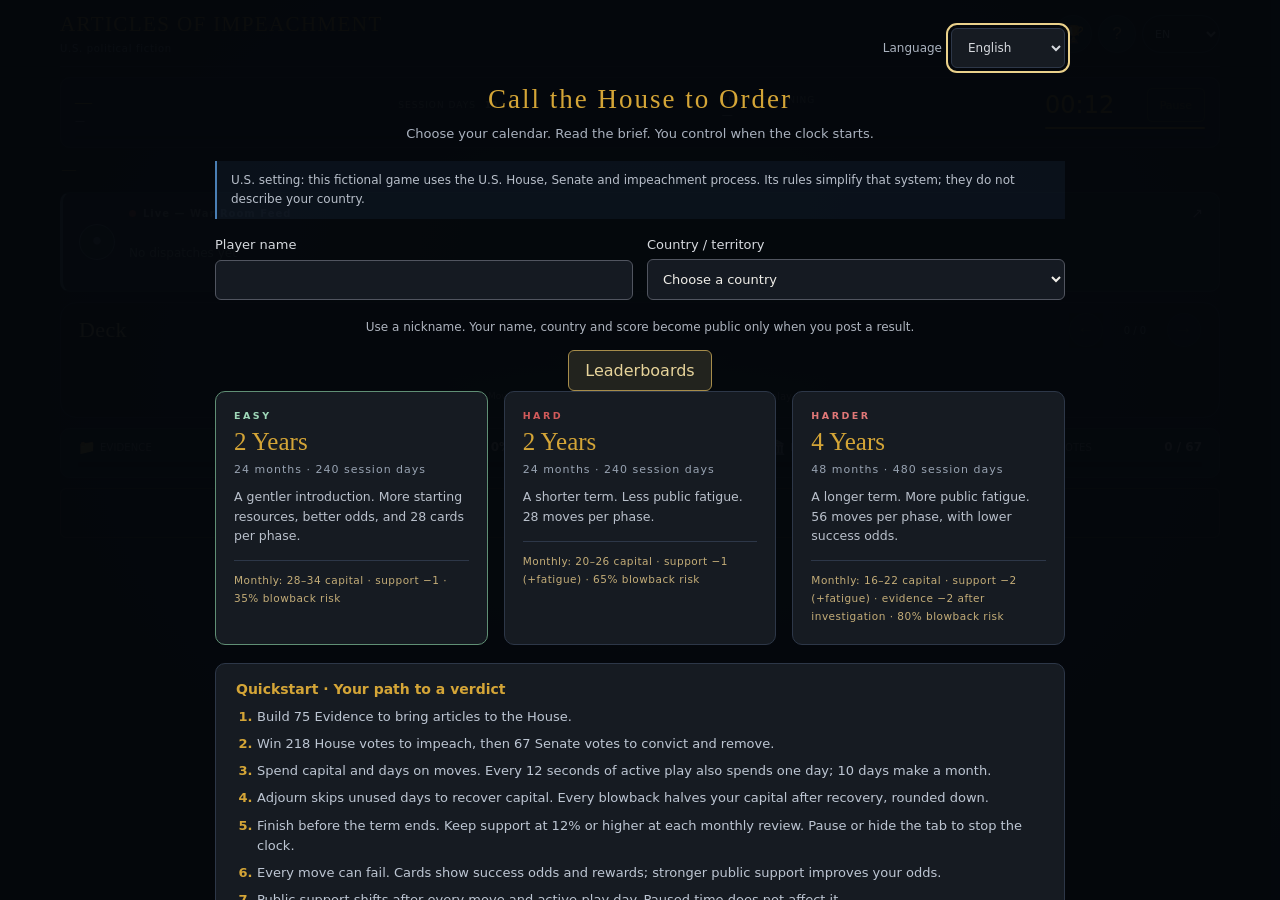
==== commit 0b3a4f2f: "Elevate live results and bring mobile actions into thumb reach" ====
--- a/index.html
+++ b/index.html
@@ -108,8 +108,9 @@
   </section>
 
     <button type="button" id="dispatchPeek" aria-haspopup="dialog" aria-controls="dispatchDialog">
-      <span class="live"><i></i><span class="sr-only" data-i18n="Live — War Room Feed">Live — War Room Feed</span></span>
-      <span id="latestDispatch" aria-live="polite" data-i18n="No dispatches yet">No dispatches yet</span>
+      <span id="dispatchSignal" aria-hidden="true">•</span>
+      <span class="live"><i></i><span class="dispatch-title" data-i18n="Live — War Room Feed">Live — War Room Feed</span></span>
+      <span class="dispatch-copy" aria-live="polite" aria-atomic="true"><span id="previousDispatch"></span><span id="latestDispatch" data-i18n="No dispatches yet">No dispatches yet</span></span>
       <span class="dispatch-expand" aria-hidden="true">↗</span>
     </button>
 
--- a/experience.css
+++ b/experience.css
@@ -198,3 +198,95 @@
   .move-dot { min-height: 28px; padding-block: 8px; }
   main { gap: 6px; }
 }
+
+/* The mobile thumb zone: status and dispatches above the deck, Adjourn last. */
+.dispatch-title { position: absolute; width: 1px; height: 1px; overflow: hidden; clip: rect(0,0,0,0); }
+#previousDispatch { display: none; }
+@media (max-width: 600px) {
+  :root { --card-height: clamp(218px, calc(100svh - 449px), 290px); }
+  body { min-height: 100svh; }
+  #app { display: flex; flex-direction: column; }
+  main { flex: 1; gap: 5px; }
+  #phaseBanner { order: 1; flex-shrink: 0; }
+  #dashboard { order: 2; flex-shrink: 0; }
+  #dispatchPeek {
+    order: 3; flex: 1 0 72px; max-height: 150px; min-height: 72px;
+    display: grid; grid-template-columns: minmax(0,1fr) auto;
+    grid-template-rows: auto auto 1fr; align-content: start; align-items: start;
+    gap: 4px 8px; padding: 8px 10px; overflow: hidden;
+  }
+  #dispatchPeek .live { grid-column: 1; font-size: 9px; letter-spacing: .6px; gap: 6px; }
+  #dispatchPeek .live i { width: 5px; height: 5px; }
+  .dispatch-title { position: static; width: auto; height: auto; overflow: visible; clip: auto; }
+  #dispatchPeek .dispatch-expand { grid-column: 2; grid-row: 1; font-size: 12px; }
+  #previousDispatch { display: block; grid-column: 1 / -1; font-size: 10px; line-height: 1.35; white-space: nowrap; overflow: hidden; text-overflow: ellipsis; color: #a4b0bd; }
+  #previousDispatch:empty { display: none; }
+  #latestDispatch { grid-column: 1 / -1; font-size: 11px; line-height: 1.4; white-space: normal; display: -webkit-box; -webkit-line-clamp: 3; -webkit-box-orient: vertical; }
+  #previousDispatch.good { color: #9ed7b8; } #previousDispatch.bad { color: #e5a7a7; } #previousDispatch.gold { color: #dec683; }
+  #movesPanel { order: 4; flex-shrink: 0; margin-top: auto; }
+  #endTurn { order: 5; flex-shrink: 0; min-height: 48px; margin-top: 0; }
+  .card-face { padding: 10px 16px 9px; }
+  .card-top { margin-bottom: 4px; }
+  .card-icon { font-size: 18px; }
+  .card-number { font-size: 9px; }
+  #actions .action .name { font-size: 17px; line-height: 1.15; margin-bottom: 5px; }
+  #actions .action .desc { font-size: 11px; line-height: 1.35; margin-bottom: 6px; }
+  .move-odds, .move-payoff { font-size: 10px; line-height: 1.35; margin-bottom: 5px; }
+  #actions .action .cost { padding-top: 5px; font-size: 9px; }
+  .play-card { min-height: 20px; margin-top: 4px; font-size: 10px; }
+  #actions { padding-block: 7px; }
+}
+
+/* Dispatches are the visible outcome of each move, with a quiet result pulse. */
+#phaseBanner { order: 1; }
+#dispatchPeek {
+  --dispatch-accent: #7e9ab7; --dispatch-glow: #7e9ab72b;
+  order: 2; display: grid; grid-template-columns: 38px minmax(0,1fr) auto;
+  grid-template-rows: auto 1fr; gap: 6px 12px; min-height: 100px;
+  padding: 12px 16px; border: 1px solid #364654; border-inline-start: 3px solid var(--dispatch-accent);
+  background: linear-gradient(105deg, var(--dispatch-glow), transparent 70%), #131e28;
+  position: relative; overflow: hidden; border-radius: 10px;
+}
+#dispatchPeek[data-tone="good"] { --dispatch-accent: #75cf9f; --dispatch-glow: #58b88324; }
+#dispatchPeek[data-tone="bad"] { --dispatch-accent: #ed9992; --dispatch-glow: #ce5e5e24; }
+#dispatchPeek[data-tone="gold"] { --dispatch-accent: #e8c96f; --dispatch-glow: #d4a53726; }
+#dispatchPeek .live { grid-column: 2; grid-row: 1; color: #b5bfca; font-size: 10px; letter-spacing: 1px; }
+.dispatch-title { position: static; width: auto; height: auto; overflow: visible; clip: auto; }
+#dispatchSignal { grid-column: 1; grid-row: 1 / 3; align-self: center; display: grid; place-items: center; width: 36px; height: 36px; border-radius: 50%; background: var(--dispatch-glow); border: 1px solid var(--dispatch-accent); color: var(--dispatch-accent); font-size: 21px; font-weight: 600; }
+.dispatch-copy { grid-column: 2 / 4; grid-row: 2; min-width: 0; display: flex; flex-direction: column; gap: 4px; }
+#previousDispatch { display: -webkit-box; -webkit-box-orient: vertical; -webkit-line-clamp: 2; overflow: hidden; font-size: 14px; font-weight: 500; line-height: 1.4; white-space: normal; color: #dee5ed; }
+#latestDispatch { display: -webkit-box; -webkit-box-orient: vertical; -webkit-line-clamp: 2; overflow: hidden; font-size: 12px; line-height: 1.4; white-space: normal; color: #aebdcc; }
+#previousDispatch:empty, #latestDispatch:empty { display: none; }
+#previousDispatch.good { color: #b6e6cb; } #previousDispatch.bad { color: #f1b7b2; } #previousDispatch.gold { color: #ead18f; }
+#dispatchPeek .dispatch-expand { grid-column: 3; grid-row: 1; font-size: 14px; color: #b7c4d1; }
+#movesPanel { order: 3; }
+#dashboard { order: 4; }
+#endTurn { order: 5; }
+.mobile-card-icon { display: none; }
+@media (max-width: 600px) {
+  :root { --card-height: clamp(210px, calc(100svh - 457px), 282px); }
+  main { gap: 4px; }
+  #dashboard { order: 2; }
+  #dispatchPeek {
+    order: 3; flex: 1 0 86px; min-height: 86px; max-height: 160px;
+    grid-template-columns: 24px minmax(0,1fr) auto;
+    gap: 5px 8px; padding: 8px 9px; align-content: start;
+  }
+  #dispatchPeek .live { grid-column: 2; font-size: 8px; letter-spacing: .4px; }
+  #dispatchSignal { width: 24px; height: 24px; font-size: 15px; }
+  #dispatchPeek .dispatch-expand { grid-column: 3; font-size: 12px; }
+  .dispatch-copy { gap: 4px; }
+  #previousDispatch { font-size: 11px; line-height: 1.35; -webkit-line-clamp: 2; }
+  #latestDispatch { font-size: 10px; line-height: 1.35; -webkit-line-clamp: 2; }
+  #movesPanel { order: 4; }
+  .card-top { display: none; }
+  .mobile-card-icon { display: inline; font: 15px system-ui; }
+}
+@media (max-width: 600px) {
+  main { gap: 3.5px; }
+  #latestDispatch { -webkit-line-clamp: 1; }
+}
+@media (max-width: 600px) and (min-height: 740px) {
+  #latestDispatch { -webkit-line-clamp: 2; }
+  #previousDispatch { -webkit-line-clamp: 3; }
+}
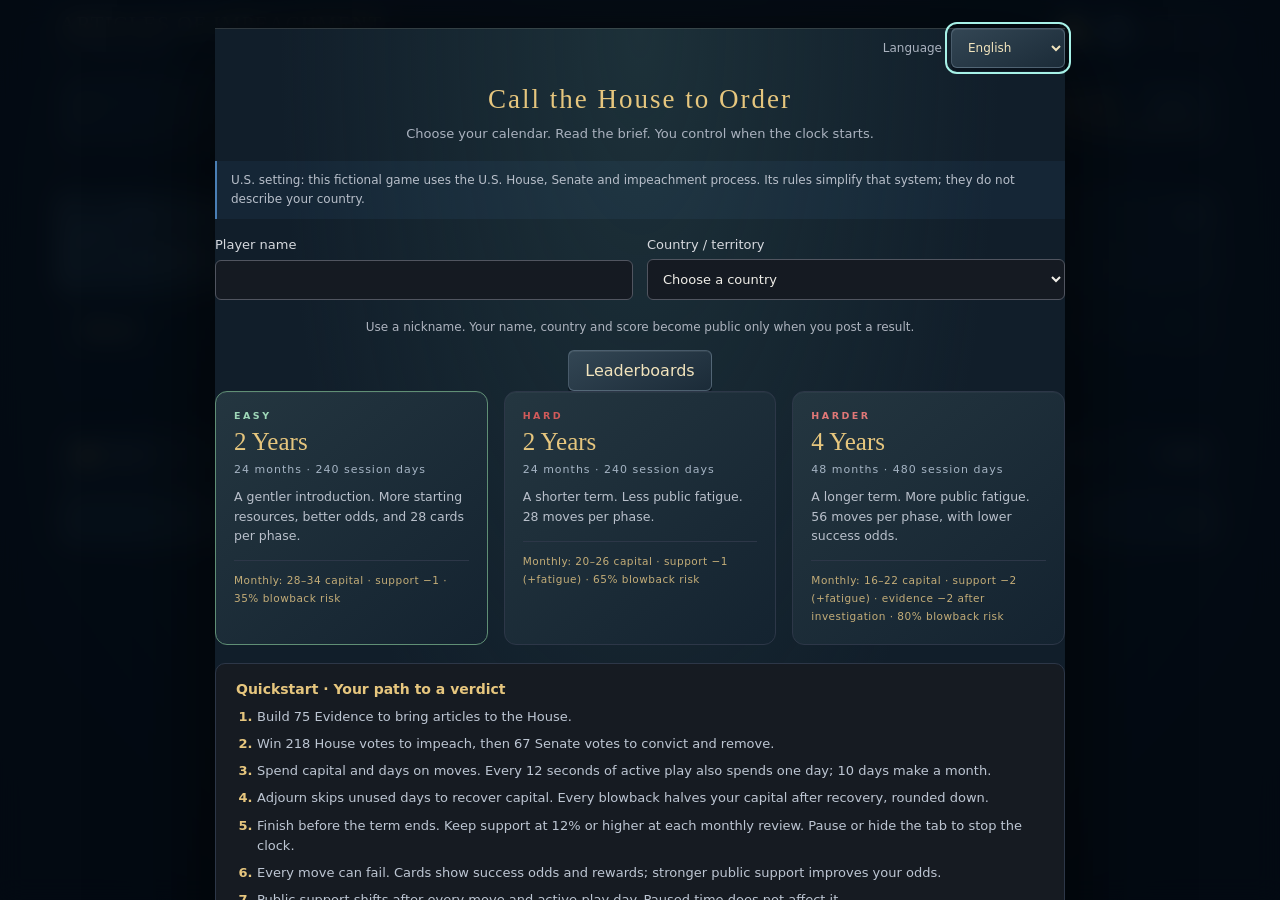
==== commit 42be4fcf: "Give the war room cinematic cards and outcome effects" ====
--- a/index.html
+++ b/index.html
@@ -87,27 +87,33 @@
     <button type="button" class="stat" data-open-briefing>
       <div class="label"><span class="stat-icon" aria-hidden="true">📁</span><span class="stat-label" data-i18n="Evidence">Evidence</span><b id="vEvidence">0</b></div>
       <div class="bar"><i class="fill-evidence" id="bEvidence"></i></div>
+      <span class="stat-delta" id="dEvidence" aria-hidden="true"></span>
     </button>
     <button type="button" class="stat" data-open-briefing>
       <div class="label"><span class="stat-icon" aria-hidden="true">👥</span><span class="stat-label" data-i18n="Public Support">Public Support</span><b id="vSupport">0%</b></div>
       <div class="bar"><i class="fill-support" id="bSupport"></i></div>
+      <span class="stat-delta" id="dSupport" aria-hidden="true"></span>
       <span id="supportPulse"></span>
     </button>
     <button type="button" class="stat" data-open-briefing>
       <div class="label"><span class="stat-icon" aria-hidden="true">⚡</span><span class="stat-label" data-i18n="Political Capital">Political Capital</span><b id="vCapital">0</b></div>
       <div class="bar"><i class="fill-capital" id="bCapital"></i></div>
+      <span class="stat-delta" id="dCapital" aria-hidden="true"></span>
     </button>
     <button type="button" class="stat" data-open-briefing>
       <div class="label"><span class="stat-icon" aria-hidden="true">🏛️</span><span class="stat-label" data-i18n="House Votes">House Votes</span><b id="vHouse">0 / 218</b></div>
       <div class="bar"><i class="fill-house" id="bHouse"></i></div>
+      <span class="stat-delta" id="dHouse" aria-hidden="true"></span>
     </button>
     <button type="button" class="stat" data-open-briefing>
       <div class="label"><span class="stat-icon" aria-hidden="true">⚖️</span><span class="stat-label" data-i18n="Senate Votes">Senate Votes</span><b id="vSenate">0 / 67</b></div>
       <div class="bar"><i class="fill-senate" id="bSenate"></i></div>
+      <span class="stat-delta" id="dSenate" aria-hidden="true"></span>
     </button>
   </section>
 
     <button type="button" id="dispatchPeek" aria-haspopup="dialog" aria-controls="dispatchDialog">
+      <span class="dispatch-sweep" aria-hidden="true"></span><span class="dispatch-particles" aria-hidden="true"><i></i><i></i><i></i><i></i><i></i><i></i><i></i><i></i><i></i><i></i></span>
       <span id="dispatchSignal" aria-hidden="true">•</span>
       <span class="live"><i></i><span class="dispatch-title" data-i18n="Live — War Room Feed">Live — War Room Feed</span></span>
       <span class="dispatch-copy" aria-live="polite" aria-atomic="true"><span id="previousDispatch"></span><span id="latestDispatch" data-i18n="No dispatches yet">No dispatches yet</span></span>
--- a/experience.css
+++ b/experience.css
@@ -290,3 +290,172 @@
   #latestDispatch { -webkit-line-clamp: 2; }
   #previousDispatch { -webkit-line-clamp: 3; }
 }
+
+/* War-room edition: engraved frames, luminous controls, readable card telemetry. */
+:root { --gold: #e6c67e; --muted: #a5b4c4; --card-width: 342px; --card-height: 390px; --ease-out: cubic-bezier(.16,1,.3,1); }
+body { background: radial-gradient(ellipse at 50% 35%, #173536 0, #101c26 43%, #080e16 90%); }
+.game-header { border-color: #b9cfca20; }
+.game-header h1 { color: #f2d995; text-shadow: 0 2px 24px #e6c67e16; }
+#calendarPanel, #dashboard { background: linear-gradient(130deg,#1c2b35e8,#111d28); border-color: #68858c40; box-shadow: inset 0 1px #ffffff08; }
+button, select { -webkit-tap-highlight-color: transparent; touch-action: manipulation; }
+.icon-button, .carousel-arrow, #clockPause, .board-button, .board-filters button, #closeLeaderboard, .sheet-heading button, .modal button, .language-select {
+  border: 1px solid #8da3b660; background: linear-gradient(155deg,#334654,#1b2b38); color: #f2e4bd;
+  box-shadow: inset 0 1px #ffffff12, 0 3px 0 #050c1490;
+  transition: transform 220ms var(--ease-out), box-shadow 220ms, border-color 220ms, background 220ms;
+}
+button:focus-visible, select:focus-visible { outline: 2px solid #a7f2e8; outline-offset: 4px; }
+.icon-button:active, .carousel-arrow:active:not(:disabled), #clockPause:active:not(:disabled), .board-button:active, .sheet-heading button:active { transform: translateY(2px) scale(.96); box-shadow: inset 0 1px #ffffff12; }
+.carousel-arrow:disabled { opacity: .28; box-shadow: none; }
+#clockPause[aria-pressed="true"] { background: #e4c883; color: #102028; border-color: #ffe6a5; box-shadow: 0 0 18px #e4c88328; }
+#clockPause[aria-pressed="true"]:hover:not(:disabled) { background: #ffe3a0; color: #102028; }
+#movesPanel { border-color: #5b7e804c; background: radial-gradient(ellipse at 50% 100%,#327a7832,transparent 63%),linear-gradient(#10202ae8,#0a131edb); box-shadow: inset 0 1px #a7ccc20c; }
+#movesTitle { font-style: italic; font-size: 25px; }
+.moves-head { padding-inline: 22px; }
+#movesSummary { color: #b2c3cc; }
+#actions { padding-block: 18px 22px; }
+#actions .action { --suit: #85d8cb; --suit-rgb: 133,216,203; margin-inline-end: -56px; border-radius: 18px; }
+.card-face {
+  padding: 16px 20px 13px; border: 1px solid #5a8784; border-radius: 18px;
+  background: radial-gradient(ellipse at 90% 0%,rgba(var(--suit-rgb),.18),transparent 52%),linear-gradient(145deg,#20343c,#14232e 65%,#14292e);
+  box-shadow: 0 18px 28px #0009, inset 0 0 0 4px #01080d80, inset 0 0 0 5px #91c4ba15;
+  color: #eaf4f2; isolation: isolate;
+}
+#actions .action[data-suit="house"] { --suit: #9ac5ff; --suit-rgb: 154,197,255; }
+#actions .action[data-suit="senate"] { --suit: #d8b2ff; --suit-rgb: 216,178,255; }
+#actions .action[data-suit="extended"] { --suit: #ffba8c; --suit-rgb: 255,186,140; }
+#actions .action.is-current .card-face { border-color: #ecd292; background: radial-gradient(ellipse at 90% 0%,rgba(var(--suit-rgb),.18),transparent 52%),linear-gradient(145deg,#20343c,#14232e 65%,#14292e); box-shadow: 0 20px 32px #0009, 0 0 0 1px #e6c67e70, 0 0 28px #b1b46c12, inset 0 0 0 4px #020b1080, inset 0 0 0 5px #e6c67e30; }
+.card-face::before { inset: 8px; border-color: rgba(var(--suit-rgb),.12); border-radius: 10px; z-index: -1; }
+.card-face::after { content: ''; position: absolute; inset: 0; background: linear-gradient(115deg, transparent 25%, #fff3 45%,transparent 65%); transform: translateX(-140%); pointer-events: none; z-index: 4; }
+.card-art { height: 56px; position: relative; display: grid; place-items: center; flex-shrink: 0; margin: 0 0 8px; }
+.card-art::before { content: ''; position: absolute; width: 180px; height: 1px; background: linear-gradient(90deg,transparent,var(--suit),transparent); opacity: .35; }
+.card-art::after { content: '✦'; position: absolute; inset-inline-end: 16%; color: var(--suit); font-size: 13px; opacity: .6; }
+.card-orbit { position: absolute; width: 76px; height: 76px; border: 1px solid rgba(var(--suit-rgb),.3); border-radius: 50%; background: radial-gradient(circle,rgba(var(--suit-rgb),.18),transparent 70%); box-shadow: 0 0 0 5px rgba(var(--suit-rgb),.035),0 0 0 12px rgba(var(--suit-rgb),.02); }
+.card-orbit::before { content: ''; position: absolute; inset: 5px; border: 1px dashed rgba(var(--suit-rgb),.2); border-radius: 50%; }
+.card-art .card-icon { font-size: 42px; filter: drop-shadow(0 4px 9px #0008); }
+.card-top { display: flex; margin-bottom: 5px; color: var(--suit); font-size: 9px; letter-spacing: 1.5px; text-transform: uppercase; }
+.card-number { color: #a4b8be; font-size: 9px; }
+#actions .action .name, #deckExits .name { color: #fff0c9; font: 23px/1.12 Georgia,serif; margin-bottom: 6px; text-shadow: 0 2px 4px #0006; }
+#actions .action .desc { color: #d0dde2; font-size: 12px; line-height: 1.4; margin-bottom: 10px; }
+.card-metrics { display: grid; grid-template-columns: 1fr 1fr; border: 1px solid rgba(var(--suit-rgb),.19); border-radius: 8px; background: #050f1855; overflow: hidden; margin-bottom: 7px; flex-shrink: 0; }
+.odds-metric, .gain-metric { display: flex; flex-direction: column; justify-content: center; padding: 7px 11px; gap: 2px; position: relative; }
+.gain-metric { border-inline-start: 1px solid rgba(var(--suit-rgb),.19); }
+.card-metrics strong { font-size: 26px; line-height: 1; font-weight: 750; letter-spacing: -.6px; color: var(--suit); font-variant-numeric: tabular-nums; }
+.card-metrics span span { color: #b9cbd2; font-size: 10px; line-height: 1.15; }
+.odds-meter { display: block; position: absolute; inset-inline: 11px; bottom: 0; height: 2px; background: #ffffff12; }
+.odds-meter i { display: block; height: 100%; background: var(--suit); box-shadow: 0 0 7px rgba(var(--suit-rgb),.6); transition: width 450ms var(--ease-out); }
+.move-payoff { display: flex; flex-direction: column; gap: 3px; font-size: 10.5px; line-height: 1.35; margin-bottom: 6px; }
+.payoff-support { color: #a5dfc4; }
+.payoff-risk { color: #edb8ac; }
+#actions .action .cost { display: flex; flex-wrap: wrap; justify-content: space-between; gap: 2px 8px; padding-top: 6px; border-color: #adc9be25; font-size: 10px; text-transform: none; letter-spacing: 0; color: #f4d995; }
+#actions .action .cost .days { color: #c1dbf3; }
+.play-card { min-height: 34px; padding: 6px 12px; margin-top: 7px; border-radius: 6px; background: linear-gradient(105deg,#b38b44,#f0d791 55%,#c9a558); color: #14222a; font-size: 12px; font-weight: 800; box-shadow: inset 0 1px #fff5,0 3px 0 #060b1390; opacity: .55; transition: transform 220ms var(--ease-out), box-shadow 220ms, opacity 220ms; }
+.play-card > [aria-hidden] { font-size: 19px; line-height: .8; transition: transform 220ms var(--ease-out); }
+.is-current .play-card { opacity: 1; box-shadow: inset 0 1px #fff5,0 3px 0 #060b1390,0 0 18px #e6c67e15; }
+.action:disabled .play-card { background: #35444d; color: #d5dee4; box-shadow: none; font-size: 10px; }
+.mobile-card-icon { display: none; }
+.action:not(:disabled):active .play-card { transform: translateY(2px) scale(.98); box-shadow: inset 0 1px #fff5; }
+#endTurn { position: relative; overflow: hidden; border: 1px solid #a3b8c2; border-radius: 9px; background: linear-gradient(110deg,#345061,#223746); box-shadow: inset 0 1px #ffffff20,0 4px 0 #030a1290; color: #f2ead6; transition: transform 220ms var(--ease-out),background 220ms,box-shadow 220ms; }
+#endTurn::after { content: '→'; position: absolute; inset-inline-end: 18px; top: 50%; transform: translateY(-50%); color: #f0d590; font-size: 22px; }
+#endTurn .et-main, #endTurn .et-sub { padding-inline: 22px; }
+#endTurn .et-main { color: #fff0c9; font-weight: 750; }
+#endTurn .et-sub { color: #c2d3df; }
+#endTurn:active:not(:disabled) { transform: translateY(2px); box-shadow: inset 0 1px #ffffff20; }
+#endTurn:disabled { opacity: .5; }
+.stat .label b { display: inline-block; transform-origin: center; color: #ecf4f7; }
+.stat-delta { position: absolute; inset-inline-end: 10px; top: 0; z-index: 30; pointer-events: none; opacity: 0; border: 1px solid currentColor; border-radius: 5px; background: #12262d; padding: 2px 6px; color: #94f2bd; font-size: 15px; font-weight: 800; box-shadow: 0 4px 14px #0008; direction: ltr; }
+.stat-delta[data-tone="bad"] { color: #ffb0a1; background: #352028; }
+.bar { overflow: visible; background: #030d1670; }
+.bar i { border-radius: 4px; transition: width 650ms var(--ease-out); box-shadow: 0 0 9px currentColor; }
+.fill-evidence { color: #70b6dc; } .fill-support { color: #70cb9f; } .fill-capital { color: #e6c67e; } .fill-house { color: #bd99e5; } .fill-senate { color: #e2969d; }
+#dispatchPeek { --dispatch-accent: #91b8d0; --dispatch-glow: #6caedb22; background: radial-gradient(ellipse at 0% 100%,var(--dispatch-glow),transparent 75%),linear-gradient(110deg,#20323e,#14222d); border-color: #617d8c60; border-inline-start: 3px solid var(--dispatch-accent); box-shadow: inset 0 1px #ffffff08; }
+#dispatchPeek[data-tone="good"] { --dispatch-accent: #8cf0c2; --dispatch-glow: #51e9a636; }
+#dispatchPeek[data-tone="bad"] { --dispatch-accent: #ffa397; --dispatch-glow: #f55b4e38; }
+#dispatchPeek[data-tone="gold"] { --dispatch-accent: #ffe098; --dispatch-glow: #ffc33e35; }
+#dispatchPeek[data-impact="blowback"] { background: repeating-linear-gradient(135deg,transparent 0 16px,#ff5b4e04 16px 32px),linear-gradient(110deg,#442c32,#211f2b 80%); }
+#dispatchPeek .live { color: var(--dispatch-accent); }
+#dispatchPeek .live i { background: var(--dispatch-accent); box-shadow: 0 0 9px var(--dispatch-accent); }
+#dispatchSignal { border-radius: 10px; background: linear-gradient(145deg,var(--dispatch-glow),#0c1a2380); box-shadow: inset 0 1px #fff2,0 0 20px var(--dispatch-glow); }
+.dispatch-expand { border: 1px solid #94b1c04a; border-radius: 5px; padding: 2px 6px; background: #fff1; }
+.dispatch-copy, #dispatchSignal, #dispatchPeek .live, .dispatch-expand { position: relative; z-index: 1; }
+.dispatch-sweep { position: absolute; inset: 0; pointer-events: none; background: linear-gradient(110deg,transparent 25%,var(--dispatch-glow) 48%,var(--dispatch-accent) 50%,transparent 53%); opacity: 0; }
+.dispatch-particles { position: absolute; inset-inline-start: 32px; top: 50%; pointer-events: none; }
+.dispatch-particles i { position: absolute; width: 5px; height: 5px; background: var(--dispatch-accent); box-shadow: 0 0 10px var(--dispatch-accent); opacity: 0; }
+#startScreen, #overlay { backdrop-filter: blur(12px); background: #030a12d9; }
+.start-modal, .modal, .campaign-dialog, #leaderboardDialog { border-color: #a48b546f; background: radial-gradient(ellipse at 50% 0,#28434880,transparent 60%),#111e2a; box-shadow: inset 0 1px #ffeac320,0 24px 90px #000b; }
+.mode-card { border-radius: 12px; background: linear-gradient(140deg,#243640,#142330); box-shadow: inset 0 1px #ffffff09; transition: transform 240ms var(--ease-out),border-color 240ms,box-shadow 240ms; }
+.mode-card[aria-pressed="true"] { background: radial-gradient(ellipse at 100% 0,#e6c67e20,transparent 70%),#253435; box-shadow: inset 0 0 0 1px #e6c67e80,0 0 24px #e6c67e10; }
+#startButton { background: linear-gradient(110deg,#b58c43,#ffe3a0 55%,#c49c51); box-shadow: inset 0 1px #fff6,0 5px 0 #030a1480,0 0 35px #e6c67e12; transition: transform 220ms var(--ease-out),box-shadow 220ms; }
+#startButton:active:not(:disabled) { transform: translateY(3px); box-shadow: inset 0 1px #fff5; }
+@media (hover: hover) {
+  .icon-button:hover, .carousel-arrow:hover:not(:disabled), #clockPause:hover:not(:disabled), .board-button:hover, .sheet-heading button:hover { border-color: #e6c67e; transform: translateY(-2px); box-shadow: inset 0 1px #ffffff20,0 5px 0 #050c1490,0 0 18px #e6c67e14; }
+  #actions .action:hover .card-face { border-color: #fff0bc; }
+  .action.is-current:hover .card-face::after, .action:focus-visible .card-face::after { animation: foil-pass 850ms var(--ease-out); }
+  .action:not(:disabled):hover .play-card > [aria-hidden] { transform: translate(2px,-2px); }
+  #endTurn:hover:not(:disabled) { background: linear-gradient(110deg,#486c7c,#304958); box-shadow: inset 0 1px #ffffff25,0 4px 0 #030a1290,0 0 24px #8ac4c518; }
+}
+@keyframes foil-pass { to { transform: translateX(140%); } }
+@media (min-width: 601px) and (max-height: 800px) {
+  :root { --card-height: 354px; }
+  .card-art { height: 34px; margin-bottom: 5px; }
+  .card-art .card-icon { font-size: 31px; }
+  .card-orbit { width: 50px; height: 50px; }
+  #actions { padding-block: 12px 16px; }
+}
+@media (max-width: 600px) {
+  :root { --card-width: min(81vw,360px); --card-height: clamp(246px,calc(100svh - 430px),330px); }
+  .brand { display: flex; flex-direction: column; align-items: flex-start; }
+  .game-header h1 { font-size: 15px; line-height: 1.1; }
+  .game-header { padding-bottom: 3px; margin-bottom: 3px; }
+  #calendarPanel { padding: 4px 8px; margin-bottom: 4px; }
+  .header-tools .icon-button { border: 1px solid #8da3b660; border-radius: 7px; background: linear-gradient(155deg,#334654,#1b2b38); width: 30px; height: 32px; }
+  .header-tools .language-select { background: #203341; }
+  #movesTitle { font-size: 20px; }
+  .moves-head { padding-inline: 12px; }
+  #movesPanel { padding-top: 4px; }
+  #actions { padding-block: 6px 8px; }
+  .carousel-bottom { min-height: 24px; }
+  .move-dot { min-height: 24px; padding-block: 7px; }
+  #actions .action { margin-inline-end: -40px; }
+  .card-face { padding: 11px 16px 10px; border-radius: 14px; }
+  .card-face::before { inset: 6px; border-radius: 8px; }
+  .card-art { position: absolute; inset-inline-end: 18px; top: 12px; width: 50px; height: 50px; margin: 0; opacity: .1; z-index: -1; }
+  .card-art::after, .card-art::before { display: none; }
+  .card-art .card-icon { font-size: 43px; }
+  .card-orbit { width: 60px; height: 60px; }
+  .card-top { font-size: 8px; letter-spacing: .8px; margin-bottom: 5px; }
+  .card-number { font-size: 8px; }
+  #actions .action .name { font-size: 19px; line-height: 1.13; margin-bottom: 5px; }
+  #actions .action .desc { font-size: 11.5px; line-height: 1.35; margin-bottom: 7px; }
+  .mobile-card-icon { display: inline; font-size: 16px; }
+  .card-metrics { margin-bottom: 5px; border-radius: 6px; }
+  .odds-metric, .gain-metric { padding: 5px 9px; }
+  .card-metrics strong { font-size: 22px; }
+  .card-metrics span span { font-size: 10px; }
+  .move-payoff { font-size: 10.5px; line-height: 1.35; gap: 2px; margin-bottom: 4px; }
+  #actions .action .cost { font-size: 10px; line-height: 1.3; padding-top: 5px; }
+  .play-card { min-height: 28px; font-size: 11px; margin-top: 5px; padding: 5px 9px; }
+  #endTurn { min-height: 49px; }
+  #endTurn::after { inset-inline-end: 11px; font-size: 20px; }
+  #dispatchPeek { min-height: 86px; }
+  #previousDispatch { font-size: 12px; }
+  #dispatchPeek .dispatch-expand { font-size: 11px; padding: 1px 4px; }
+  .dispatch-particles { inset-inline-start: 20px; }
+}
+@media (max-width: 600px) and (max-height: 720px) {
+  :root { --card-height: 238px; }
+  .card-top { display: none; }
+  #actions .action .name { font-size: 18px; }
+  #actions .action .desc { font-size: 11px; margin-bottom: 5px; }
+  .card-face { padding-block: 8px; }
+}
+@media (max-width: 600px) and (min-height: 740px) {
+  .card-art { position: relative; inset: auto; width: auto; height: clamp(22px,calc(100svh - 718px),44px); margin-bottom: 6px; opacity: 1; z-index: auto; }
+  .card-art::before, .card-art::after { display: block; }
+  .card-art .card-icon { font-size: 32px; }
+  .card-orbit { width: 54px; height: 54px; }
+  .mobile-card-icon { display: none; }
+}
+@media (prefers-reduced-motion: reduce) {
+  *, *::before, *::after { animation: none !important; transition: none !important; scroll-behavior: auto !important; }
+  .dispatch-sweep, .dispatch-particles { display: none; }
+}
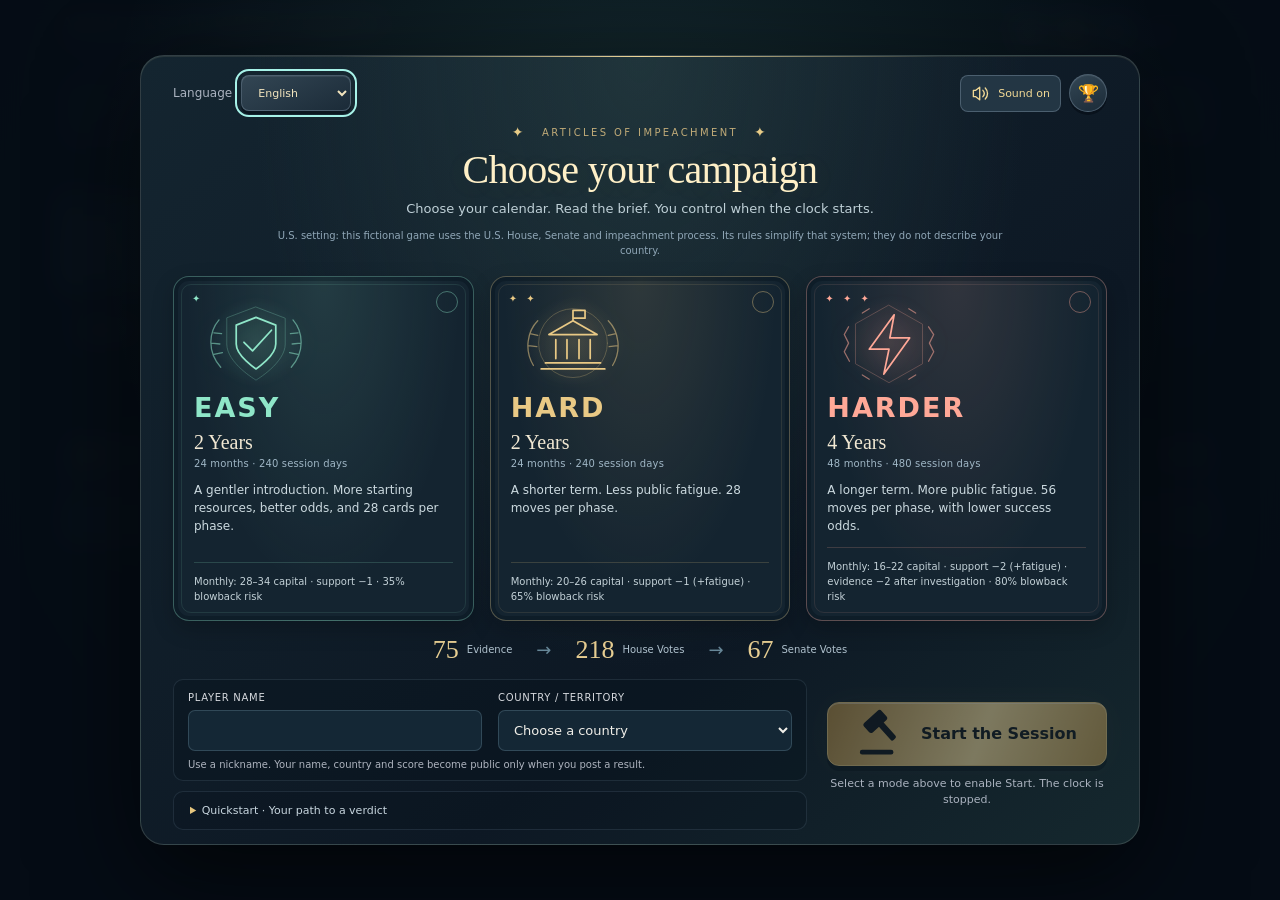
==== commit 0f9bb8a1: "Add original game audio and a cinematic campaign selector" ====
--- a/index.html
+++ b/index.html
@@ -14,6 +14,7 @@
   <header class="game-header">
     <div class="brand"><h1 data-i18n="Articles of Impeachment">Articles of Impeachment</h1><button type="button" class="setting-note" data-open-briefing data-i18n="U.S. political fiction">U.S. political fiction</button></div>
     <div class="header-tools">
+      <button type="button" class="icon-button sound-toggle" data-sound-toggle aria-label="Sound effects" aria-pressed="true"><svg viewBox="0 0 24 24" aria-hidden="true"><path d="M11 4 6 8H3v8h3l5 4Z"/><path class="sound-waves" d="M15 8a6 6 0 0 1 0 8m3-11a10 10 0 0 1 0 14"/><path class="sound-slash" d="m16 9 6 6m0-6-6 6"/></svg><span class="sound-label">Sound on</span></button>
       <button type="button" class="icon-button" data-open-leaderboard aria-label="Leaderboards" data-i18n-aria="Leaderboards"><span aria-hidden="true">🏆</span></button>
       <button type="button" class="icon-button" data-open-briefing aria-label="Campaign brief" data-i18n-aria="Campaign brief"><span aria-hidden="true">?</span></button>
       <label class="language-picker"><span class="sr-only" data-i18n="Language">Language</span><select class="language-select" aria-label="Language" data-i18n-aria="Language">
@@ -130,41 +131,51 @@
 
 <div id="startScreen" class="show" role="dialog" aria-modal="true" aria-labelledby="startTitle" aria-describedby="startIntro">
   <div class="start-modal">
+    <div class="start-tools">
     <label class="language-picker"><span data-i18n="Language">Language</span><select class="language-select" aria-label="Language" data-i18n-aria="Language">
 <option value="en" lang="en">English</option><option value="es" lang="es">Español</option><option value="fr" lang="fr">Français</option><option value="ko" lang="ko">한국어</option><option value="fa" lang="fa">فارسی</option><option value="he" lang="he">עברית</option><option value="ja" lang="ja">日本語</option><option value="zh" lang="zh-Hans">简体中文</option>
 </select></label>
-    <h2 id="startTitle" data-i18n="Call the House to Order">Call the House to Order</h2>
+    <div class="start-utility"><button type="button" class="sound-toggle sound-control" data-sound-toggle aria-label="Sound effects" aria-pressed="true"><svg viewBox="0 0 24 24" aria-hidden="true"><path d="M11 4 6 8H3v8h3l5 4Z"/><path class="sound-waves" d="M15 8a6 6 0 0 1 0 8m3-11a10 10 0 0 1 0 14"/><path class="sound-slash" d="m16 9 6 6m0-6-6 6"/></svg><span class="sound-label">Sound on</span></button><button type="button" class="icon-button" data-open-leaderboard aria-label="Leaderboards" data-i18n-aria="Leaderboards">🏆</button></div>
+    </div>
+    <div class="brief-kicker"><span aria-hidden="true">✦</span><span data-i18n="Articles of Impeachment">Articles of Impeachment</span><span aria-hidden="true">✦</span></div>
+    <h2 id="startTitle" data-i18n="Choose your campaign">Choose your campaign</h2>
     <p id="startIntro" data-i18n="Choose your calendar. Read the brief. You control when the clock starts.">Choose your calendar. Read the brief. You control when the clock starts.</p>
     <p class="us-context" data-i18n="U.S. setting: this fictional game uses the U.S. House, Senate and impeachment process. Its rules simplify that system; they do not describe your country.">U.S. setting: this fictional game uses the U.S. House, Senate and impeachment process. Its rules simplify that system; they do not describe your country.</p>
-    <div class="player-fields">
-      <label><span data-i18n="Player name">Player name</span><input id="playerName" type="text" minlength="2" maxlength="24" autocomplete="nickname" dir="auto" aria-describedby="profileNote profileError"></label>
-      <label><span data-i18n="Country / territory">Country / territory</span><select id="playerCountry" aria-describedby="profileNote profileError"></select></label>
-    </div>
-    <p id="profileNote" class="board-note" data-i18n="Use a nickname. Your name, country and score become public only when you post a result.">Use a nickname. Your name, country and score become public only when you post a result.</p>
-    <p id="profileError" role="alert"></p>
-    <button type="button" class="board-button" data-open-leaderboard data-i18n="Leaderboards">Leaderboards</button>
     <div class="mode-grid" role="group" aria-label="Choose your campaign" data-i18n-aria="Choose your campaign">
       <button type="button" class="mode-card easy" data-mode="easy" aria-pressed="false" onclick="selectMode('easy')">
+        <span class="mode-stars" aria-hidden="true">✦</span><span class="mode-check" aria-hidden="true">✓</span>
+        <span class="mode-emblem" aria-hidden="true"><svg viewBox="0 0 120 100"><path class="emblem-halo" d="M60 7 94 20v30c0 22-34 42-34 42S26 72 26 50V20Z"/><path d="M60 19 83 28v22c0 14-23 29-23 29S37 64 37 50V28Z"/><path d="m46 48 10 10 22-24"/><path class="emblem-laurel" d="M19 77C3 59 5 36 17 22M11 37l9 1M8 49l10 1M11 62l10-2m80 17c16-18 14-41 2-55m6 15-9 1m12 11-10 1m7 12-10-2"/></svg></span>
         <span class="mode-tag" data-i18n="EASY">EASY</span><span class="mode-name" data-i18n="2 Years">2 Years</span>
         <span class="mode-months" data-i18n="24 months · 240 session days">24 months · 240 session days</span>
         <span class="mode-desc" data-i18n="A gentler introduction. More starting resources, better odds, and 28 cards per phase.">A gentler introduction. More starting resources, better odds, and 28 cards per phase.</span>
         <span class="mode-meta" data-i18n="Monthly: 28–34 capital · support −1 · 35% blowback risk">Monthly: 28–34 capital · support −1 · 35% blowback risk</span>
       </button>
       <button type="button" class="mode-card" data-mode="hard" aria-pressed="false" onclick="selectMode('hard')">
+        <span class="mode-stars" aria-hidden="true">✦ ✦</span><span class="mode-check" aria-hidden="true">✓</span>
+        <span class="mode-emblem" aria-hidden="true"><svg viewBox="0 0 120 100"><circle class="emblem-halo" cx="60" cy="49" r="40"/><path d="M23 79h74M28 72h64M32 39h56L60 23Zm8 6v22m13-22v22m14-22v22m13-22v22M60 23V11m0 0h14v9H60"/><path class="emblem-laurel" d="M14 75C3 57 7 35 19 23m-9 15 9 2M8 52l10 1m88 22c11-18 7-40-5-52m9 15-9 2m11 12-10 1"/></svg></span>
         <span class="mode-tag" data-i18n="HARD">HARD</span><span class="mode-name" data-i18n="2 Years">2 Years</span>
         <span class="mode-months" data-i18n="24 months · 240 session days">24 months · 240 session days</span>
         <span class="mode-desc" data-i18n="A shorter term. Less public fatigue. 28 moves per phase.">A shorter term. Less public fatigue. 28 moves per phase.</span>
         <span class="mode-meta" data-i18n="Monthly: 20–26 capital · support −1 (+fatigue) · 65% blowback risk">Monthly: 20–26 capital · support −1 (+fatigue) · 65% blowback risk</span>
       </button>
       <button type="button" class="mode-card harder" data-mode="harder" aria-pressed="false" onclick="selectMode('harder')">
+        <span class="mode-stars" aria-hidden="true">✦ ✦ ✦</span><span class="mode-check" aria-hidden="true">✓</span>
+        <span class="mode-emblem" aria-hidden="true"><svg viewBox="0 0 120 100"><path class="emblem-halo" d="M60 5 99 27v46L60 95 21 73V27Z"/><path d="m66 16-29 40h23l-6 29 30-42H61Z"/><path class="emblem-laurel" d="m13 30-5 9 5 10-5 10 6 11m92-40 6 9-5 10 5 10-6 11M37 9l-8 5m54-5 8 5M37 91l-8-5m54 5 8-5"/></svg></span>
         <span class="mode-tag" data-i18n="HARDER">HARDER</span><span class="mode-name" data-i18n="4 Years">4 Years</span>
         <span class="mode-months" data-i18n="48 months · 480 session days">48 months · 480 session days</span>
         <span class="mode-desc" data-i18n="A longer term. More public fatigue. 56 moves per phase, with lower success odds.">A longer term. More public fatigue. 56 moves per phase, with lower success odds.</span>
         <span class="mode-meta" data-i18n="Monthly: 16–22 capital · support −2 (+fatigue) · evidence −2 after investigation · 80% blowback risk">Monthly: 16–22 capital · support −2 (+fatigue) · evidence −2 after investigation · 80% blowback risk</span>
       </button>
     </div>
-    <section class="quickstart" aria-labelledby="quickstartTitle">
-      <h3 id="quickstartTitle" data-i18n="Quickstart · Your path to a verdict">Quickstart · Your path to a verdict</h3>
+    <div class="verdict-path" aria-label="Quickstart · Your path to a verdict" data-i18n-aria="Quickstart · Your path to a verdict"><div><strong>75</strong><span data-i18n="Evidence">Evidence</span></div><span class="path-arrow" aria-hidden="true">→</span><div><strong>218</strong><span data-i18n="House Votes">House Votes</span></div><span class="path-arrow" aria-hidden="true">→</span><div><strong>67</strong><span data-i18n="Senate Votes">Senate Votes</span></div></div>
+    <div class="player-panel"><div class="player-fields">
+      <label><span data-i18n="Player name">Player name</span><input id="playerName" type="text" minlength="2" maxlength="24" autocomplete="nickname" dir="auto" aria-describedby="profileNote profileError"></label>
+      <label><span data-i18n="Country / territory">Country / territory</span><select id="playerCountry" aria-describedby="profileNote profileError"></select></label>
+    </div>
+    <p id="profileNote" class="board-note" data-i18n="Use a nickname. Your name, country and score become public only when you post a result.">Use a nickname. Your name, country and score become public only when you post a result.</p>
+    <p id="profileError" role="alert"></p></div>
+    <details class="quickstart" aria-labelledby="quickstartTitle">
+      <summary id="quickstartTitle" data-i18n="Quickstart · Your path to a verdict">Quickstart · Your path to a verdict</summary>
       <ol>
         <li data-i18n="Build 75 Evidence to bring articles to the House.">Build 75 Evidence to bring articles to the House.</li>
         <li data-i18n="Win 218 House votes to impeach, then 67 Senate votes to convict and remove.">Win 218 House votes to impeach, then 67 Senate votes to convict and remove.</li>
@@ -174,12 +185,14 @@
         <li data-i18n="Every move can fail. Cards show success odds and rewards; stronger public support improves your odds.">Every move can fail. Cards show success odds and rewards; stronger public support improves your odds.</li>
         <li data-i18n="Public support shifts after every move and active-play day. Paused time does not affect it.">Public support shifts after every move and active-play day. Paused time does not affect it.</li>
       </ol>
-    </section>
+    </details>
+    <div class="launch-panel">
     <button type="button" id="startButton" disabled>
       <svg class="gavel-scene" viewBox="0 0 90 72" aria-hidden="true"><g class="gavel"><rect x="41" y="13" width="9" height="40" rx="3" transform="rotate(-42 45 17)"/><rect x="26" y="9" width="33" height="18" rx="4" transform="rotate(-42 43 18)"/></g><rect class="gavel-block" x="21" y="58" width="47" height="7" rx="3"/><path class="gavel-impact" d="M14 48l-6-5m67 5 6-5M45 52v-7"/></svg>
       <span id="startButtonText" data-i18n="Start the Session">Start the Session</span>
     </button>
     <p id="startHint" role="status"></p>
+    </div>
   </div>
 </div>
 
@@ -191,6 +204,7 @@
     <p id="scoreIdentity" class="board-note"></p>
     <button type="button" id="postScore" data-i18n="Post score">Post score</button>
     <p id="scoreStatus" role="status"></p>
+    <button type="button" class="sound-toggle sound-control" data-sound-toggle aria-label="Sound effects" aria-pressed="true"><svg viewBox="0 0 24 24" aria-hidden="true"><path d="M11 4 6 8H3v8h3l5 4Z"/><path class="sound-waves" d="M15 8a6 6 0 0 1 0 8m3-11a10 10 0 0 1 0 14"/><path class="sound-slash" d="m16 9 6 6m0-6-6 6"/></svg><span class="sound-label">Sound on</span></button>
     <button type="button" class="board-button" data-open-leaderboard data-i18n="Leaderboards">Leaderboards</button>
     <button onclick="location.reload()" data-i18n="Run It Back">Run It Back</button>
   </div>
@@ -241,6 +255,7 @@
 <script src="leaderboard-locales.js"></script>
 <script src="countries.js"></script>
 <script src="i18n.js"></script>
+<script src="sound.js"></script>
 <script src="game.js"></script>
 <script src="leaderboards.js"></script>
 </body>
--- a/experience.css
+++ b/experience.css
@@ -292,6 +292,17 @@
 }
 
 /* War-room edition: engraved frames, luminous controls, readable card telemetry. */
+.start-tools { display: flex; justify-content: space-between; align-items: center; gap: 12px; margin-bottom: 12px; }
+.start-tools .language-picker { margin: 0; }
+.sound-toggle { display: inline-flex; justify-content: center; align-items: center; gap: 8px; cursor: pointer; }
+.sound-toggle svg { width: 19px; height: 19px; fill: none; stroke: currentColor; stroke-width: 1.7; stroke-linecap: round; stroke-linejoin: round; flex-shrink: 0; }
+.sound-slash, .sound-toggle[aria-pressed="false"] .sound-waves { display: none; }
+.sound-toggle[aria-pressed="false"] .sound-slash { display: block; }
+.header-tools .sound-label { position: absolute; width: 1px; height: 1px; overflow: hidden; clip: rect(0,0,0,0); }
+.sound-control { border: 1px solid #8da3b660; border-radius: 8px; padding: 8px 10px; min-height: 36px; background: #233644; color: #f2d995; font: inherit; font-size: 11px; transition: border-color 180ms, background 180ms; }
+.sound-control:hover { border-color: #e6c67e; background: #304655; }
+.sound-toggle[aria-pressed="false"] { color: #a5b4c4; }
+.sound-toggle:disabled { opacity: .5; cursor: default; }
 :root { --gold: #e6c67e; --muted: #a5b4c4; --card-width: 342px; --card-height: 390px; --ease-out: cubic-bezier(.16,1,.3,1); }
 body { background: radial-gradient(ellipse at 50% 35%, #173536 0, #101c26 43%, #080e16 90%); }
 .game-header { border-color: #b9cfca20; }
@@ -459,3 +470,123 @@
   *, *::before, *::after { animation: none !important; transition: none !important; scroll-behavior: auto !important; }
   .dispatch-sweep, .dispatch-particles { display: none; }
 }
+
+/* Campaign selection: three collectible seals, one deliberate opening strike. */
+#startScreen { --brief-glow: #6ccbb625; padding: 24px; background: radial-gradient(ellipse at 50% 22%,var(--brief-glow),transparent 60%),#060d16f2; }
+#startScreen[data-campaign="hard"] { --brief-glow: #e6c67e28; }
+#startScreen[data-campaign="harder"] { --brief-glow: #f48e7f26; }
+#startScreen .start-modal { max-width: 1000px; padding: 24px 32px 20px; border: 1px solid #a8b5a73a; border-radius: 24px; position: relative; overflow: hidden; background: radial-gradient(ellipse at 50% 0,#36545366,transparent 55%),linear-gradient(140deg,#142530,#0d1824 65%,#15282e); box-shadow: inset 0 1px #f5db9a18,0 32px 100px #0009; animation: brief-enter 550ms var(--ease-out) both; }
+#startScreen .start-modal::before { content: ''; position: absolute; top: 0; inset-inline: 20%; height: 1px; background: linear-gradient(90deg,transparent,#eed698,transparent); }
+.start-utility { display: flex; align-items: center; gap: 8px; }
+#startScreen .start-tools { margin-bottom: 24px; }
+#startScreen .start-tools .language-select { min-height: 36px; font-size: 11px; border-radius: 8px; }
+.brief-kicker { display: flex; justify-content: center; align-items: center; gap: 16px; color: #c1ab78; font-size: 10px; letter-spacing: 2.4px; text-transform: uppercase; margin-bottom: 12px; }
+.brief-kicker > [aria-hidden] { color: #e8cc87; font-size: 14px; }
+#startScreen h2 { font-size: clamp(28px,4vw,46px); line-height: 1.08; color: #fff0c7; letter-spacing: -.7px; margin-bottom: 12px; text-shadow: 0 4px 30px #dec9861a; }
+#startIntro { max-width: 620px; margin: 0 auto 12px; color: #bfd0d7; }
+#startScreen .us-context { max-width: 750px; margin: 0 auto 24px; padding: 0; background: none; border: none; text-align: center; font-size: 10px; line-height: 1.5; color: #90a7b7; }
+#startScreen .mode-grid { grid-template-columns: repeat(3,minmax(0,1fr)); gap: 16px; perspective: 1200px; }
+#startScreen .mode-card { --mode-accent: #e9c985; --mode-rgb: 233,201,133; position: relative; isolation: isolate; overflow: hidden; min-width: 0; padding: 22px 22px 18px; gap: 6px; border: 1px solid rgba(var(--mode-rgb),.3); border-radius: 16px; background: radial-gradient(ellipse at 50% 0,rgba(var(--mode-rgb),.12),transparent 65%),#142430; box-shadow: inset 0 0 0 4px #030d1750,0 8px 22px #0003; transform-origin: center bottom; transition: transform 350ms var(--ease-out),border-color 250ms,box-shadow 350ms,background 250ms; animation: campaign-arrive 650ms var(--ease-out) both; }
+#startScreen .mode-card.easy { --mode-accent: #8fe6c8; --mode-rgb: 143,230,200; }
+#startScreen .mode-card.harder { --mode-accent: #ffa897; --mode-rgb: 255,168,151; }
+#startScreen .mode-card:nth-child(2) { animation-delay: 65ms; }
+#startScreen .mode-card:nth-child(3) { animation-delay: 130ms; }
+#startScreen .mode-card::before { content: ''; position: absolute; inset: 7px; border: 1px solid rgba(var(--mode-rgb),.11); border-radius: 10px; pointer-events: none; }
+#startScreen .mode-card::after { content: ''; position: absolute; inset: 0; z-index: -1; pointer-events: none; background: linear-gradient(120deg,transparent 15%,rgba(var(--mode-rgb),.13),transparent 65%); transform: translateX(-130%); }
+.mode-stars { position: absolute; top: 16px; inset-inline-start: 18px; color: var(--mode-accent); font-size: 10px; letter-spacing: 3px; }
+.mode-check { position: absolute; top: 14px; inset-inline-end: 15px; border: 1px solid rgba(var(--mode-rgb),.4); border-radius: 50%; width: 22px; height: 22px; display: grid; place-items: center; color: transparent; font-size: 13px; transition: background 200ms,color 200ms,transform 350ms var(--ease-out); }
+.mode-emblem { position: relative; display: grid; place-items: center; height: 102px; margin: 5px 0 9px; color: var(--mode-accent); transition: transform 450ms var(--ease-out),filter 450ms,opacity 300ms; }
+.mode-emblem::before { content: ''; position: absolute; inset: -6px 10%; background: radial-gradient(ellipse,rgba(var(--mode-rgb),.12),transparent 67%); }
+.mode-emblem svg { width: 124px; height: 102px; overflow: visible; fill: none; stroke: currentColor; stroke-width: 2; stroke-linecap: round; stroke-linejoin: round; filter: drop-shadow(0 0 12px rgba(var(--mode-rgb),.22)); }
+.emblem-halo { stroke-width: .75; opacity: .4; fill: rgba(var(--mode-rgb),.035); }
+.emblem-laurel { opacity: .55; stroke-width: 1.5; }
+#startScreen .mode-tag { color: var(--mode-accent); font-size: 27px; font-weight: 800; line-height: 1.1; letter-spacing: 2px; }
+#startScreen .mode-name { color: #f1e8d3; font: 20px Georgia,serif; margin-top: 4px; }
+#startScreen .mode-name::after { content: none; }
+#startScreen .mode-months { color: #9fb6c5; font-size: 10px; letter-spacing: .15px; }
+#startScreen .mode-desc { font-size: 12px; color: #cbd9df; margin: 8px 0; line-height: 1.5; }
+#startScreen .mode-meta { font-size: 10px; color: #c3d1d7; letter-spacing: 0; line-height: 1.5; border-color: rgba(var(--mode-rgb),.18); padding-top: 11px; margin-top: auto; }
+#startScreen .mode-card[aria-pressed="true"] { transform: translateY(-5px); border-color: var(--mode-accent); background: radial-gradient(ellipse at 50% 0,rgba(var(--mode-rgb),.2),transparent 75%),#1a2c35; box-shadow: inset 0 0 0 1px rgba(var(--mode-rgb),.5),inset 0 0 0 5px #030d1750,0 0 30px rgba(var(--mode-rgb),.12),0 14px 24px #0005; }
+#startScreen .mode-card[aria-pressed="true"] .mode-check { color: #10242a; background: var(--mode-accent); transform: scale(1.1); box-shadow: 0 0 12px rgba(var(--mode-rgb),.25); }
+#startScreen .mode-card[aria-pressed="true"] .mode-emblem { transform: translateY(-3px) scale(1.06); filter: drop-shadow(0 0 8px rgba(var(--mode-rgb),.25)); }
+#startScreen[data-campaign] .mode-card[aria-pressed="false"] .mode-emblem { opacity: .6; }
+.verdict-path { display: flex; justify-content: center; align-items: center; gap: 24px; padding: 20px 0; }
+.verdict-path > div { display: flex; align-items: center; gap: 8px; text-align: start; }
+.verdict-path strong { font: 26px Georgia,serif; color: #e7ce92; }
+.verdict-path div > span { font-size: 10px; color: #b0c2ce; max-width: 90px; }
+.path-arrow { font-size: 18px; color: #688899; }
+[dir="rtl"] .path-arrow { transform: scaleX(-1); }
+.player-panel { padding: 15px 18px 10px; border: 1px solid #728d9f30; border-radius: 10px; background: #06131b55; text-align: start; }
+#startScreen .player-fields { margin: 0; gap: 16px; }
+#startScreen .player-fields label { flex: 1; min-width: 0; font-size: 10px; text-transform: uppercase; letter-spacing: .7px; }
+#startScreen .player-fields input, #startScreen .player-fields select { background: #142735; border-color: #58748470; border-radius: 7px; min-height: 40px; font-size: 13px; }
+#startScreen #profileNote { margin: 7px 0 0; font-size: 10px; line-height: 1.4; }
+#profileError:empty { display: none; }
+#startScreen .quickstart { margin: 10px 0 16px; padding: 0; border-color: #728d9f30; background: #06131b33; }
+#startScreen .quickstart summary { cursor: pointer; padding: 12px 16px; color: #c8d6df; font-size: 11px; }
+#startScreen .quickstart summary::marker { color: #e6c67e; }
+#startScreen .quickstart ol { padding: 0 24px 15px 38px; font-size: 12px; line-height: 1.5; }
+.launch-panel { padding-top: 2px; }
+#startScreen #startButton { min-width: min(100%,330px); min-height: 64px; border-radius: 12px; }
+#startScreen #startButton .gavel-scene { height: 52px; width: 64px; }
+#startScreen #startHint { margin-top: 10px; font-size: 11px; min-height: 18px; }
+@keyframes brief-enter { from { opacity: 0; transform: translateY(14px); } to { opacity: 1; transform: translateY(0); } }
+@keyframes campaign-arrive { from { opacity: 0; translate: 0 20px; } to { opacity: 1; translate: 0 0; } }
+@media (min-width: 701px) {
+  #startScreen { padding: 16px; }
+  #startScreen .start-modal { display: grid; grid-template-columns: minmax(0,1fr) 280px; column-gap: 20px; padding-block: 18px 14px; }
+  #startScreen .start-modal > * { grid-column: 1 / -1; }
+  #startScreen .start-tools { margin-bottom: 12px; }
+  .brief-kicker { margin-bottom: 8px; }
+  #startScreen h2 { font-size: 40px; margin-bottom: 8px; }
+  #startIntro { margin-bottom: 8px; }
+  #startScreen .us-context { margin-bottom: 18px; }
+  #startScreen .mode-card { padding: 18px 20px 16px; gap: 4px; }
+  .mode-emblem { height: 82px; margin-block: 6px; }
+  .mode-emblem svg { height: 86px; }
+  .verdict-path { padding-block: 14px; }
+  #startScreen .player-panel { grid-column: 1; grid-row: 8; padding: 12px 14px 8px; }
+  #startScreen .quickstart { grid-column: 1; grid-row: 9; margin-bottom: 0; }
+  #startScreen .launch-panel { grid-column: 2; grid-row: 8 / span 2; align-self: center; }
+  #startScreen #startButton { width: 100%; min-width: 0; }
+}
+@media (hover: hover) {
+  #startScreen .mode-card:hover:not(:disabled) { transform: translateY(-6px) rotateX(2deg); border-color: var(--mode-accent); box-shadow: 0 14px 28px #0006,0 0 24px rgba(var(--mode-rgb),.1); }
+  #startScreen .mode-card:hover::after { animation: foil-pass 900ms var(--ease-out); }
+  #startScreen .mode-card:hover .mode-emblem { transform: translateY(-4px) scale(1.07); }
+}
+@media (max-width: 700px) {
+  #startScreen { padding: 10px; }
+  #startScreen .start-modal { padding: 14px; border-radius: 17px; }
+  #startScreen .start-tools { gap: 6px; margin-bottom: 22px; }
+  #startScreen .start-tools .language-picker > span { display: none; }
+  #startScreen .start-tools .language-select { max-width: 135px; padding-inline: 8px 24px; }
+  #startScreen .sound-control { gap: 5px; font-size: 10px; padding-inline: 7px; }
+  .start-utility { gap: 5px; }
+  .start-utility .icon-button { width: 32px; height: 36px; border-radius: 8px; font-size: 15px; }
+  .brief-kicker { font-size: 8px; letter-spacing: 1.4px; gap: 8px; margin-bottom: 10px; }
+  #startScreen h2 { font-size: 31px; }
+  #startIntro { font-size: 11px; }
+  #startScreen .us-context { font-size: 9px; margin-bottom: 20px; }
+  #startScreen .mode-grid { grid-template-columns: 1fr; gap: 11px; }
+  #startScreen .mode-card { display: grid; grid-template-columns: 62px minmax(0,1fr); gap: 3px 12px; padding: 16px 16px 13px; }
+  .mode-emblem { grid-column: 1; grid-row: 1 / 4; width: 62px; height: 70px; margin: 0; }
+  .mode-emblem svg { width: 72px; height: 70px; }
+  .mode-stars { top: 13px; inset-inline-start: auto; inset-inline-end: 46px; font-size: 8px; }
+  #startScreen .mode-tag { grid-column: 2; font-size: 21px; letter-spacing: 1px; padding-inline-end: 72px; }
+  #startScreen .mode-name { grid-column: 2; font-size: 17px; margin-top: 0; }
+  #startScreen .mode-months { grid-column: 2; font-size: 9px; }
+  #startScreen .mode-desc { grid-column: 1 / -1; font-size: 11px; line-height: 1.4; margin: 5px 0; }
+  #startScreen .mode-meta { grid-column: 1 / -1; font-size: 10px; padding-top: 7px; }
+  #startScreen .mode-card[aria-pressed="true"] { transform: translateY(-2px); }
+  .verdict-path { gap: 11px; padding: 19px 0; }
+  .verdict-path > div { flex-direction: column; gap: 3px; text-align: center; }
+  .verdict-path strong { font-size: 24px; }
+  .verdict-path div > span { font-size: 9px; }
+  .player-panel { padding: 12px; }
+  #startScreen .player-fields { flex-direction: column; gap: 10px; }
+  #startScreen .player-fields label { flex-basis: auto; }
+  #startScreen #startButton { width: 100%; }
+  #startScreen .quickstart summary { font-size: 10px; }
+  #startScreen .quickstart ol { font-size: 11px; padding-inline: 30px 16px; }
+}
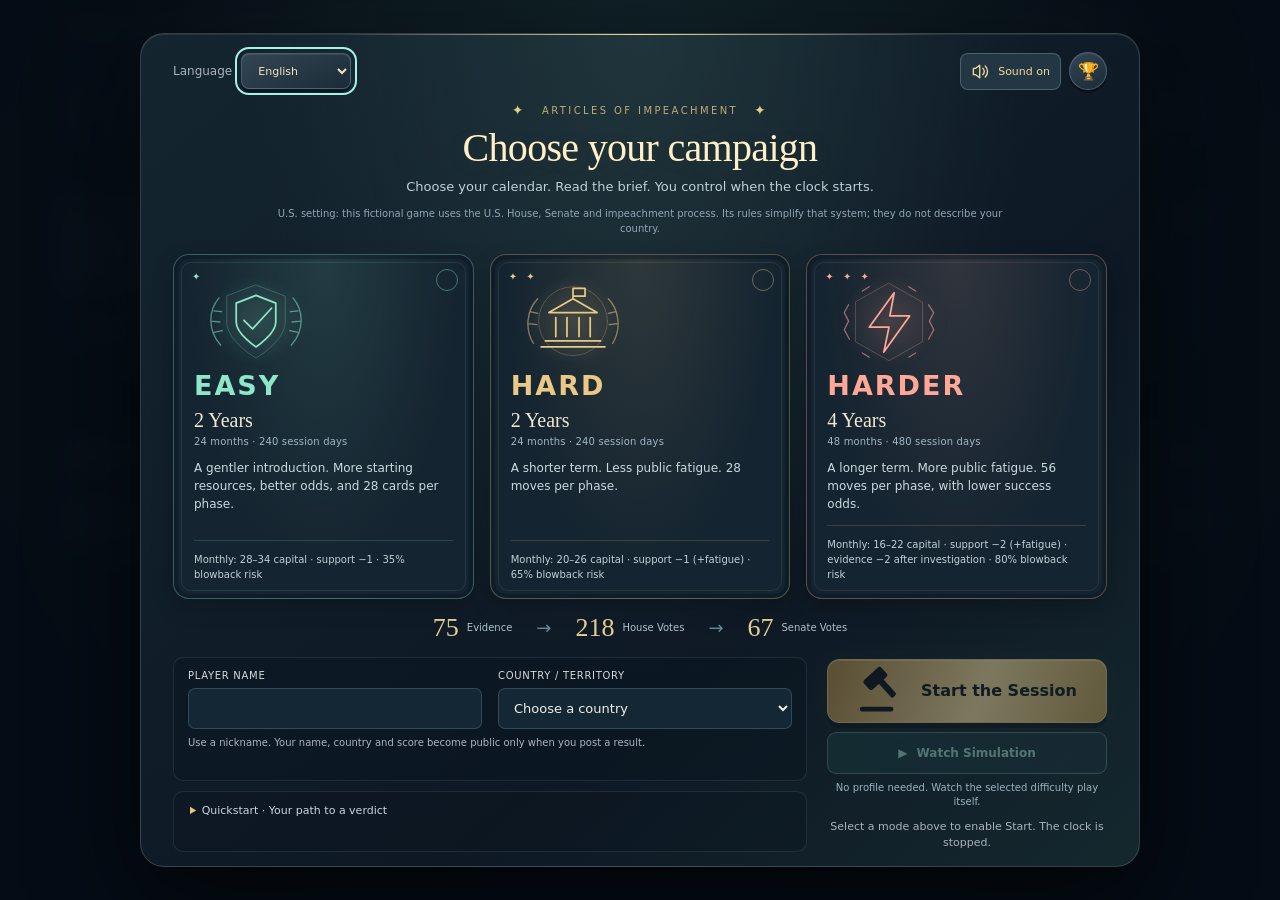
==== commit c7053742: "Add spectator campaigns, presidential fanfares, and Deck momentum" ====
--- a/index.html
+++ b/index.html
@@ -55,6 +55,11 @@
   </section>
 
   <main>
+    <section id="simulationBar" aria-label="Simulation controls" data-i18n-aria="Simulation controls" hidden>
+      <div class="simulation-copy"><span class="simulation-label"><i aria-hidden="true"></i><span data-i18n="Watching simulation">Watching simulation</span></span><span id="simulationStatus" role="status"></span></div>
+      <label class="simulation-speed"><span data-i18n="Speed">Speed</span><select id="simulationSpeed"><option value="1">1×</option><option value="2">2×</option><option value="4">4×</option></select></label>
+      <button type="button" id="stopSimulation" data-i18n="Exit">Exit</button>
+    </section>
     <div id="phaseBanner">
       <span class="phase-name" id="phaseName">—</span>
       <span class="objective" id="objective"></span>
@@ -74,7 +79,12 @@
       </div>
       <div id="actions" tabindex="0" role="group" aria-label="Campaign moves. Swipe, scroll, or use left and right arrow keys." data-i18n-aria="Campaign moves. Swipe, scroll, or use left and right arrow keys."></div>
       <div id="deckExits" aria-hidden="true"></div>
-      <p id="deckEmpty" role="status" hidden></p>
+      <div id="deckEmpty" hidden>
+        <span class="empty-deck-seal" aria-hidden="true"><svg viewBox="0 0 64 64"><path d="M20 10h24M20 54h24M24 12c0 11 2 13 8 20-6 7-8 9-8 20m16-40c0 11-2 13-8 20 6 7 8 9 8 20"/><path d="m27 45 5-7 5 7Z"/></svg></span>
+        <h3 data-i18n="No moves available">No moves available</h3>
+        <p id="deckEmptyCopy" role="status"></p>
+        <div id="deckAdjournSlot"></div>
+      </div>
       <div class="carousel-bottom">
         <div class="move-pagination">
           <span id="moveOptionsLabel" data-i18n="Move Options">Move Options</span>
@@ -121,10 +131,10 @@
       <span class="dispatch-expand" aria-hidden="true">↗</span>
     </button>
 
-    <button id="endTurn" onclick="endTurn()" disabled>
+    <div id="adjournDock"><button id="endTurn" onclick="endTurn()" disabled>
       <span class="et-main" data-i18n="Adjourn — Advance the Calendar">Adjourn — Advance the Calendar</span>
       <span class="et-sub" id="endTurnSub"></span>
-    </button>
+    </button></div>
   </main>
 
 </div>
@@ -191,6 +201,8 @@
       <svg class="gavel-scene" viewBox="0 0 90 72" aria-hidden="true"><g class="gavel"><rect x="41" y="13" width="9" height="40" rx="3" transform="rotate(-42 45 17)"/><rect x="26" y="9" width="33" height="18" rx="4" transform="rotate(-42 43 18)"/></g><rect class="gavel-block" x="21" y="58" width="47" height="7" rx="3"/><path class="gavel-impact" d="M14 48l-6-5m67 5 6-5M45 52v-7"/></svg>
       <span id="startButtonText" data-i18n="Start the Session">Start the Session</span>
     </button>
+    <button type="button" id="watchButton" disabled><span aria-hidden="true">▶</span><span data-i18n="Watch Simulation">Watch Simulation</span></button>
+    <p class="watch-note" data-i18n="No profile needed. Watch the selected difficulty play itself.">No profile needed. Watch the selected difficulty play itself.</p>
     <p id="startHint" role="status"></p>
     </div>
   </div>
@@ -210,6 +222,13 @@
   </div>
 </div>
 
+<dialog id="pauseDialog" aria-labelledby="pauseTitle" aria-describedby="pauseNote pauseInstruction">
+  <span class="pause-seal" aria-hidden="true"><svg viewBox="0 0 40 40"><rect x="11" y="9" width="6" height="22" rx="2"/><rect x="23" y="9" width="6" height="22" rx="2"/></svg></span>
+  <h2 id="pauseTitle" data-i18n="Session paused">Session paused</h2>
+  <p id="pauseNote" data-i18n="Paused · no calendar time lost">Paused · no calendar time lost</p>
+  <p id="pauseInstruction" data-i18n="Resume to unlock the controls.">Resume to unlock the controls.</p>
+  <button type="button" id="resumeSession"><span aria-hidden="true">▶</span><span data-i18n="Resume">Resume</span></button>
+</dialog>
 <dialog id="leaderboardDialog" aria-labelledby="leaderboardTitle">
   <div class="board-heading"><h2 id="leaderboardTitle" data-i18n="Leaderboards">Leaderboards</h2><button type="button" id="closeLeaderboard" data-i18n="Close">Close</button></div>
   <div class="board-filters">
@@ -257,6 +276,7 @@
 <script src="i18n.js"></script>
 <script src="sound.js"></script>
 <script src="game.js"></script>
+<script src="simulation.js"></script>
 <script src="leaderboards.js"></script>
 </body>
 </html>
--- a/experience.css
+++ b/experience.css
@@ -44,6 +44,8 @@
 #actions::-webkit-scrollbar { display: none; }
 #actions[hidden] { display: none; }
 #actions.is-dragging { scroll-snap-type: none; scroll-behavior: auto; cursor: grabbing; }
+#actions { touch-action: pan-y; overscroll-behavior-x: contain; }
+#actions.is-coasting { scroll-snap-type: none; scroll-behavior: auto; }
 #actions .action { flex: 0 0 var(--card-width); width: var(--card-width); height: var(--card-height); min-height: 0; padding: 0; margin-inline-end: -62px; scroll-snap-align: center; border: 0; border-radius: 14px; background: none; box-shadow: none; transition: none; transform: none; cursor: pointer; overflow: visible; }
 #actions .action:last-child { margin-inline-end: 0; }
 .card-face { width: 100%; height: 100%; display: flex; flex-direction: column; padding: 18px 21px 14px; border: 1px solid #596052; border-radius: 14px; position: relative; overflow: hidden; background: linear-gradient(145deg, #2c3640, #1b2530 55%, #202a29); box-shadow: 0 14px 25px #0007, inset 0 0 0 4px #ffffff04; transform-origin: center; backface-visibility: hidden; transition: border-color 180ms, background 180ms, box-shadow 180ms; }
@@ -471,7 +473,81 @@
   .dispatch-sweep, .dispatch-particles { display: none; }
 }
 
-/* Campaign selection: three collectible seals, one deliberate opening strike. */
+/* An exhausted Deck brings the next useful action to the cards' position. */
+#adjournDock { order: 5; flex-shrink: 0; min-height: 50px; }
+#adjournDock #endTurn { width: 100%; margin: 0; }
+#endTurn { transform-origin: top left; }
+#deckEmpty { width: 100%; max-width: 480px; gap: 12px; padding: 20px 24px; position: relative; }
+#deckEmpty h3 { font: 25px/1.15 Georgia,serif; color: #f3dc9f; margin: 0; }
+#deckEmptyCopy { margin: 0 auto; max-width: 330px; font-size: 12px; line-height: 1.5; color: #bdcbd4; }
+.empty-deck-seal { display: grid; place-items: center; width: 62px; height: 62px; margin: 0 auto 2px; border: 1px solid #d9ba7060; border-radius: 18px; background: linear-gradient(145deg,#dfbd6620,#dfbd6604); box-shadow: 0 0 35px #e1bb5710,inset 0 1px #fff1; transform: rotate(-6deg); }
+.empty-deck-seal svg { width: 45px; height: 45px; fill: none; stroke: #e9cc83; stroke-width: 2.5; stroke-linecap: round; stroke-linejoin: round; transform: rotate(6deg); }
+#deckAdjournSlot { width: 100%; margin-top: 3px; }
+#deckAdjournSlot #endTurn { width: 100%; min-height: 68px; padding: 12px 10px; margin: 0; border-color: #f5db93; background: linear-gradient(115deg,#b3954e,#e1c67d 60%,#b29652); color: #15202b; box-shadow: 0 7px 0 #070e17a0,0 0 30px #e9c66b20,inset 0 1px #fff7; transform-origin: top left; }
+#deckAdjournSlot #endTurn .et-main { color: #17222d; font-size: 12px; letter-spacing: .5px; }
+#deckAdjournSlot #endTurn .et-sub { color: #343d42; font-size: 10px; line-height: 1.4; }
+#deckAdjournSlot #endTurn .et-main, #deckAdjournSlot #endTurn .et-sub { width: 100%; padding-inline: 22px; }
+#deckAdjournSlot #endTurn::after { color: #25343b; }
+#movesPanel.is-empty { overflow: visible; }
+#movesPanel.is-empty .moves-controls, #movesPanel.is-empty .carousel-bottom { visibility: hidden; }
+@media (hover: hover) { #deckAdjournSlot #endTurn:hover:not(:disabled) { background: linear-gradient(115deg,#d0b568,#f1d994 60%,#c2a65e); box-shadow: 0 7px 0 #070e17a0,0 0 38px #e9c66b38,inset 0 1px #fff8; } }
+@media (max-width: 600px) {
+  #adjournDock { min-height: 49px; }
+  #deckEmpty { height: calc(var(--card-height) + 14px); gap: 8px; padding: 12px 20px; }
+  #deckEmpty h3 { font-size: 22px; }
+  #deckEmptyCopy { font-size: 11px; line-height: 1.4; }
+  .empty-deck-seal { width: 43px; height: 43px; border-radius: 12px; }
+  .empty-deck-seal svg { width: 34px; height: 34px; }
+  #deckAdjournSlot #endTurn { min-height: 64px; padding: 9px 7px; }
+}
+
+/* Spectator mode keeps its controls separate from automated game actions. */
+#simulationBar { order: 0; display: flex; align-items: center; gap: 12px; padding: 8px 12px; border: 1px solid #6dcfc05c; border-radius: 10px; background: linear-gradient(110deg,#173a3e,#162a38); }
+#simulationBar[hidden] { display: none; }
+.simulation-copy { flex: 1; min-width: 0; text-align: start; }
+.simulation-label { display: flex; align-items: center; gap: 5px; font-size: 9px; color: #9ee5d9; letter-spacing: .6px; }
+.simulation-label i { width: 5px; height: 5px; border-radius: 50%; background: #8fe6ca; box-shadow: 0 0 8px #8fe6ca80; }
+#simulationStatus { display: block; overflow: hidden; text-overflow: ellipsis; white-space: nowrap; color: #edf2df; font-size: 12px; margin-top: 3px; }
+.simulation-speed { display: flex; align-items: center; gap: 6px; color: #bed0d7; font-size: 10px; }
+#simulationSpeed, #stopSimulation { min-height: 34px; border: 1px solid #91b4bf80; border-radius: 7px; padding: 5px 8px; color: #eef0d7; background: #142832; font: inherit; font-size: 11px; cursor: pointer; }
+#simulationSpeed:focus-visible, #stopSimulation:focus-visible { outline: 2px solid #ebd18c; outline-offset: 2px; }
+.is-simulation #actions { touch-action: pan-y; pointer-events: none; }
+.is-simulation #actions .action:disabled { opacity: 1; cursor: default; }
+.is-simulation #actions .action.simulation-choice .card-face { border-color: #9df3d3; box-shadow: 0 0 0 2px #8ef2cc55,0 0 35px #8ef2cc25,0 14px 26px #0009; }
+.is-simulation .action.simulation-choice .play-card { visibility: visible; opacity: 1; background: linear-gradient(110deg,#70bcaa,#b3ead7); color: #132c29; }
+.is-simulation .carousel-arrow { visibility: hidden; }
+.is-simulation .carousel-bottom { display: none; }
+#watchButton { display: flex; align-items: center; justify-content: center; gap: 9px; width: 100%; min-height: 42px; margin: 9px 0 0; border: 1px solid #91ddc783; border-radius: 9px; color: #b8f1de; background: linear-gradient(110deg,#1d4143,#1c303d); font: inherit; font-size: 12px; font-weight: 650; cursor: pointer; transition: transform 180ms,background 180ms; }
+#watchButton:hover:not(:disabled) { background: linear-gradient(110deg,#2d5a54,#264653); transform: translateY(-2px); }
+#watchButton:disabled { opacity: .4; cursor: not-allowed; }
+.watch-note { color: #9ab2bd; font-size: 10px; line-height: 1.4; margin: 7px 4px 0; }
+@media (max-width:600px) {
+  #simulationBar { padding: 5px 8px; gap: 6px; min-height: 43px; flex-shrink: 0; }
+  .simulation-label { font-size: 8px; letter-spacing: 0; }
+  #simulationStatus { font-size: 10px; margin-top: 2px; }
+  .simulation-speed { gap: 3px; }
+  .simulation-speed > span { position: absolute; width: 1px; height: 1px; overflow: hidden; clip: rect(0,0,0,0); }
+  #simulationSpeed, #stopSimulation { min-height: 31px; padding: 4px 6px; font-size: 10px; }
+  .is-simulation #phaseBanner .objective { display: none; }
+  .is-simulation #phaseBanner { min-height: 16px; }
+  .is-simulation #adjournDock, .is-simulation #adjournDock #endTurn { min-height: 44px; }
+  .is-simulation #adjournDock #endTurn { padding-block: 5px; }
+}
+
+/* Pause and campaign selection. */
+#pauseDialog { margin: auto; width: min(360px,calc(100% - 32px)); max-height: 85dvh; overflow-y: auto; padding: 30px 24px 24px; border: 1px solid #d9bf7d80; border-radius: 20px; color: #eaf1f5; text-align: center; background: radial-gradient(ellipse at 50% 0,#49665b55,transparent 70%),#14232e; box-shadow: inset 0 1px #fff2,0 24px 90px #000b; }
+#pauseDialog::backdrop { background: #040b14b8; backdrop-filter: blur(5px); }
+.pause-seal { display: grid; place-items: center; width: 66px; height: 66px; margin: 0 auto 18px; border: 1px solid #e6c67e70; border-radius: 50%; background: #e6c67e0d; box-shadow: 0 0 0 6px #e6c67e05,0 0 30px #e6c67e10; }
+.pause-seal svg { width: 40px; height: 40px; fill: #ead292; }
+#pauseTitle { color: #f3dc9f; font: 29px/1.15 Georgia,serif; margin-bottom: 12px; }
+#pauseNote { font-size: 12px; line-height: 1.5; color: #becdd7; }
+#pauseInstruction { font-size: 11px; line-height: 1.5; color: #9db3c2; margin: 6px 0 22px; }
+#resumeSession { display: flex; align-items: center; justify-content: center; gap: 10px; width: 100%; min-height: 48px; border: 1px solid #f3d993; border-radius: 9px; background: linear-gradient(110deg,#bd954a,#ffe3a0 55%,#c9a558); color: #14222a; font: 700 14px system-ui,sans-serif; cursor: pointer; box-shadow: inset 0 1px #fff5,0 4px 0 #030a1480; transition: transform 180ms var(--ease-out),box-shadow 180ms; }
+#resumeSession:hover { box-shadow: inset 0 1px #fff5,0 4px 0 #030a1480,0 0 25px #e6c67e20; }
+#resumeSession:active { transform: translateY(2px); box-shadow: inset 0 1px #fff5; }
+#app.is-paused { pointer-events: none; }
+#app.is-paused #actions { touch-action: none; }
+#app.is-paused *, #app.is-paused *::before, #app.is-paused *::after { animation-play-state: paused !important; }
 #startScreen { --brief-glow: #6ccbb625; padding: 24px; background: radial-gradient(ellipse at 50% 22%,var(--brief-glow),transparent 60%),#060d16f2; }
 #startScreen[data-campaign="hard"] { --brief-glow: #e6c67e28; }
 #startScreen[data-campaign="harder"] { --brief-glow: #f48e7f26; }
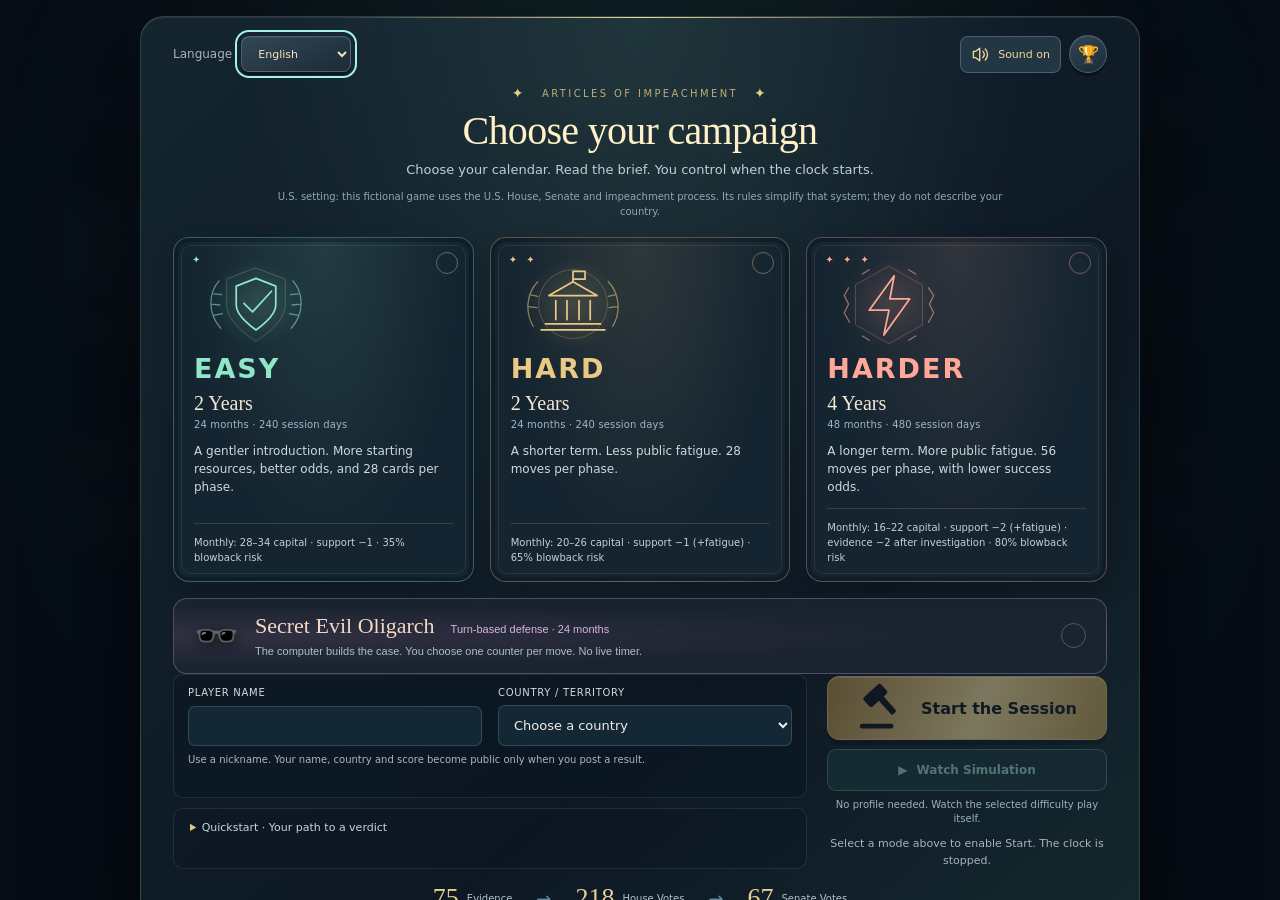
==== commit 2c047d56: "Add Secret Evil Oligarch with turn-based counters and two-seat rules" ====
--- a/index.html
+++ b/index.html
@@ -7,6 +7,7 @@
 <meta name="description" content="Build the case, count the votes, and beat the calendar in a fictional political strategy game.">
 <link rel="stylesheet" href="styles.css">
 <link rel="stylesheet" href="experience.css">
+<link rel="stylesheet" href="oligarch.css">
 </head>
 <body>
 <div id="app" inert>
@@ -54,7 +55,7 @@
     </div>
   </section>
 
-  <main>
+  <main id="campaignMain">
     <section id="simulationBar" aria-label="Simulation controls" data-i18n-aria="Simulation controls" hidden>
       <div class="simulation-copy"><span class="simulation-label"><i aria-hidden="true"></i><span data-i18n="Watching simulation">Watching simulation</span></span><span id="simulationStatus" role="status"></span></div>
       <label class="simulation-speed"><span data-i18n="Speed">Speed</span><select id="simulationSpeed"><option value="1">1×</option><option value="2">2×</option><option value="4">4×</option></select></label>
@@ -136,6 +137,16 @@
       <span class="et-sub" id="endTurnSub"></span>
     </button></div>
   </main>
+
+  <section id="oligarchBoard" hidden aria-label="Secret Evil Oligarch" data-i18n-aria="Secret Evil Oligarch">
+    <div class="shadow-header"><div><span class="shadow-kicker" data-i18n="Secret Evil Oligarch">Secret Evil Oligarch</span><strong id="shadowRound"></strong></div><div class="shadow-tools"><button type="button" id="shadowPause" data-i18n="Pause">Pause</button><button type="button" id="shadowExit" data-i18n="Exit">Exit</button></div></div>
+    <div class="shadow-resources"><div><span>🕶️ <span data-i18n="Influence">Influence</span></span><strong id="shadowInfluence"></strong><meter id="influenceMeter" min="0" max="100"></meter></div><div><span>🔎 <span data-i18n="Exposure">Exposure</span></span><strong id="shadowExposure"></strong><meter id="exposureMeter" min="0" max="100" high="70" optimum="0"></meter></div><div><span>👥 <span data-i18n="Public Support">Public Support</span></span><strong id="shadowSupport"></strong><meter id="shadowSupportMeter" min="0" max="100"></meter></div></div>
+    <div class="shadow-progress" aria-label="Opposition progress" data-i18n-aria="Opposition progress"><span id="shadowEvidence"></span><span id="shadowHouse"></span><span id="shadowSenate"></span></div>
+    <section id="shadowThreat" class="shadow-threat" aria-live="polite" aria-atomic="true"><span class="shadow-kicker" id="shadowSeat"></span><h2 id="shadowMove"></h2><p id="shadowMoveDesc"></p><div class="shadow-telemetry"><strong id="shadowOdds"></strong><span id="shadowResources"></span></div><p id="shadowResult"></p><p id="shadowAftermath"></p></section>
+    <section class="shadow-deck-panel"><div class="shadow-deck-heading"><h2 data-i18n="Counters">Counters</h2><div><button type="button" id="counterPrev" aria-label="Previous moves" data-i18n-aria="Previous moves">←</button><span id="counterCount"></span><button type="button" id="counterNext" aria-label="Next moves" data-i18n-aria="Next moves">→</button></div></div><div id="counterDeck" tabindex="0" role="group" aria-label="Counters" data-i18n-aria="Counters"></div></section>
+    <button type="button" id="shadowAdvance" data-i18n="Next computer move">Next computer move</button>
+    <details class="shadow-history"><summary data-i18n="Turn history">Turn history</summary><ol id="shadowHistory"></ol></details>
+  </section>
 
 </div>
 
@@ -177,6 +188,8 @@
         <span class="mode-meta" data-i18n="Monthly: 16–22 capital · support −2 (+fatigue) · evidence −2 after investigation · 80% blowback risk">Monthly: 16–22 capital · support −2 (+fatigue) · evidence −2 after investigation · 80% blowback risk</span>
       </button>
     </div>
+    <button type="button" id="oligarchMode" class="oligarch-mode" data-mode="oligarch" aria-pressed="false"><span class="oligarch-mode-icon" aria-hidden="true">🕶️</span><span><strong data-i18n="Secret Evil Oligarch">Secret Evil Oligarch</strong><span data-i18n="Turn-based defense · 24 months">Turn-based defense · 24 months</span><small data-i18n="The computer builds the case. You choose one counter per move. No live timer.">The computer builds the case. You choose one counter per move. No live timer.</small></span><span class="oligarch-mode-check" aria-hidden="true">✓</span></button>
+    <p id="oligarchStartRules" hidden data-i18n="Survive 24 months or collapse public support below 12. Conviction or 100 exposure loses.">Survive 24 months or collapse public support below 12. Conviction or 100 exposure loses.</p>
     <div class="verdict-path" aria-label="Quickstart · Your path to a verdict" data-i18n-aria="Quickstart · Your path to a verdict"><div><strong>75</strong><span data-i18n="Evidence">Evidence</span></div><span class="path-arrow" aria-hidden="true">→</span><div><strong>218</strong><span data-i18n="House Votes">House Votes</span></div><span class="path-arrow" aria-hidden="true">→</span><div><strong>67</strong><span data-i18n="Senate Votes">Senate Votes</span></div></div>
     <div class="player-panel"><div class="player-fields">
       <label><span data-i18n="Player name">Player name</span><input id="playerName" type="text" minlength="2" maxlength="24" autocomplete="nickname" dir="auto" aria-describedby="profileNote profileError"></label>
@@ -266,17 +279,26 @@
     </section>
 
 </dialog>
+<dialog id="oligarchRulesDialog" class="campaign-dialog" aria-labelledby="oligarchRulesTitle">
+  <div class="sheet-heading"><h2 id="oligarchRulesTitle" data-i18n="Secret Evil Oligarch">Secret Evil Oligarch</h2><button type="button" data-close-dialog data-i18n="Close">Close</button></div>
+  <p data-i18n="Read the move, then choose a counter.">Read the move, then choose a counter.</p>
+  <ol class="shadow-rules"><li data-i18n="Influence pays for counters. At month end, recover 24 influence and lose 6 exposure.">Influence pays for counters. At month end, recover 24 influence and lose 6 exposure.</li><li data-i18n="Three exchanges or exhausted session days end a month. The computer also pays capital and days.">Three exchanges or exhausted session days end a month. The computer also pays capital and days.</li><li data-i18n="Survive 24 months or collapse public support below 12. Conviction or 100 exposure loses.">Survive 24 months or collapse public support below 12. Conviction or 100 exposure loses.</li><li data-i18n="Every response resolves once. Use Next computer move when you are ready.">Every response resolves once. Use Next computer move when you are ready.</li></ol>
+  <p class="us-context" data-i18n="U.S. setting: this fictional game uses the U.S. House, Senate and impeachment process. Its rules simplify that system; they do not describe your country.">U.S. setting: this fictional game uses the U.S. House, Senate and impeachment process. Its rules simplify that system; they do not describe your country.</p>
+</dialog>
 <dialog id="dispatchDialog" class="campaign-dialog" aria-labelledby="dispatchTitle">
   <div class="sheet-heading"><h2 id="dispatchTitle" data-i18n="Live — War Room Feed">Live — War Room Feed</h2><button type="button" data-close-dialog data-i18n="Close">Close</button></div>
   <section id="feedPanel"><div class="feed-head"><span id="feedHint" data-i18n="No dispatches yet">No dispatches yet</span></div><div id="feed"></div></section>
 </dialog>
 <script src="locales.js"></script>
 <script src="leaderboard-locales.js"></script>
+<script src="oligarch-locales.js"></script>
 <script src="countries.js"></script>
 <script src="i18n.js"></script>
 <script src="sound.js"></script>
 <script src="game.js"></script>
 <script src="simulation.js"></script>
+<script src="oligarch-engine.js"></script>
+<script src="oligarch.js"></script>
 <script src="leaderboards.js"></script>
 </body>
 </html>
--- a/experience.css
+++ b/experience.css
@@ -40,11 +40,14 @@
 .moves-controls { gap: 7px; }
 .carousel-arrow { width: 34px; height: 34px; border-radius: 50%; font-size: 17px; background: #19232d; border-color: #465041; }
 #movesRange { min-width: 50px; font-size: 10px; font-variant-numeric: tabular-nums; }
-#actions { display: flex; gap: 0; padding: 14px calc((100% - var(--card-width)) / 2) 18px; min-width: 0; margin: 0; overflow-y: hidden; scrollbar-width: none; scroll-snap-type: x mandatory; cursor: grab; user-select: none; -webkit-user-select: none; }
+#actions { display: flex; gap: 0; padding: 14px calc((100% - var(--card-width)) / 2) 18px; min-width: 0; margin: 0; overflow-y: hidden; scrollbar-width: none; scroll-snap-type: none; scroll-behavior: auto; cursor: grab; user-select: none; -webkit-user-select: none; }
 #actions::-webkit-scrollbar { display: none; }
 #actions[hidden] { display: none; }
 #actions.is-dragging { scroll-snap-type: none; scroll-behavior: auto; cursor: grabbing; }
-#actions { touch-action: pan-y; overscroll-behavior-x: contain; }
+#actions { overflow-x: auto; touch-action: pan-x pan-y pinch-zoom; overscroll-behavior-x: contain; -webkit-overflow-scrolling: touch; -webkit-touch-callout: none; }
+#actions .action { touch-action: pan-x pan-y pinch-zoom; }
+#actions.is-scroll-locked { overflow-x: hidden; touch-action: none; }
+#actions.is-scroll-locked .action { touch-action: none; }
 #actions.is-coasting { scroll-snap-type: none; scroll-behavior: auto; }
 #actions .action { flex: 0 0 var(--card-width); width: var(--card-width); height: var(--card-height); min-height: 0; padding: 0; margin-inline-end: -62px; scroll-snap-align: center; border: 0; border-radius: 14px; background: none; box-shadow: none; transition: none; transform: none; cursor: pointer; overflow: visible; }
 #actions .action:last-child { margin-inline-end: 0; }
--- a/oligarch.css
+++ b/oligarch.css
@@ -0,0 +1,122 @@
+/* A second seat in the same war room: lacquer, copper and covert violet. */
+#campaignMain[hidden], #calendarPanel[hidden], #oligarchBoard[hidden] { display:none; }
+.oligarch-mode { display:flex; align-items:center; gap:16px; width:100%; padding:14px 20px; margin-top:16px; color:#e6d6ef; border:1px solid #a98cbd66; border-radius:14px; background:radial-gradient(ellipse at 0 50%,#73557544,transparent 60%),#1a2330; text-align:start; cursor:pointer; transition:transform 220ms,border-color 220ms,box-shadow 220ms; }
+.oligarch-mode > span:nth-child(2) { flex:1; display:flex; flex-wrap:wrap; gap:5px 16px; align-items:baseline; }
+.oligarch-mode strong { font:22px Georgia,serif; color:#f4d7c5; }
+.oligarch-mode span span { font-size:11px; color:#d6b6dc; }
+.oligarch-mode small { flex-basis:100%; font-size:11px; line-height:1.4; color:#aebdca; }
+.oligarch-mode-icon { font-size:36px; filter:drop-shadow(0 4px 7px #0008); }
+.oligarch-mode-check { display:grid; place-items:center; width:25px; height:25px; border:1px solid #b599bf66; border-radius:50%; color:transparent; }
+.oligarch-mode[aria-pressed=true] { border-color:#e2aec9; box-shadow:inset 0 0 0 1px #e2aec955,0 0 30px #d893b51a; transform:translateY(-2px); }
+.oligarch-mode[aria-pressed=true] .oligarch-mode-check { background:#edc4ba; color:#252436; }
+.oligarch-mode:hover:not(:disabled) { border-color:#efc7bd; transform:translateY(-3px); }
+#startScreen[data-campaign=oligarch] { --brief-glow:#aa6baf33; }
+.oligarch-selected .player-panel, .oligarch-selected .quickstart, .oligarch-selected #watchButton, .oligarch-selected .watch-note { display:none; }
+#oligarchStartRules { color:#e9c8d4; font-size:12px; line-height:1.5; margin:13px 0 0; }
+#startScreen.oligarch-selected .launch-panel { grid-column:1/-1; grid-row:auto; text-align:center; }
+.shadow-rules { padding:16px 0 0 20px; font-size:13px; line-height:1.7; }
+#app.is-oligarch { --shadow:#c6a5dc; --shadow-gold:#f0cbb0; }
+#oligarchBoard { display:flex; flex-direction:column; gap:10px; }
+.shadow-header { display:flex; align-items:center; justify-content:space-between; gap:12px; padding:10px 14px; border:1px solid #967f9d66; border-radius:11px; background:linear-gradient(110deg,#352b4050,#162733); }
+.shadow-header > div:first-child { display:flex; flex-direction:column; gap:4px; min-width:0; }
+.shadow-kicker { color:#d5addc; font-size:10px; letter-spacing:1px; }
+#shadowRound { color:#f6e3ca; font:18px Georgia,serif; }
+.shadow-tools { display:flex; gap:6px; }
+.shadow-tools button, .shadow-deck-heading button { border:1px solid #a298b077; background:linear-gradient(155deg,#3b3a4e,#1b2a37); color:#f0dac7; border-radius:8px; padding:7px 11px; min-height:36px; cursor:pointer; font:inherit; font-size:12px; }
+.shadow-resources { display:grid; grid-template-columns:repeat(3,minmax(0,1fr)); gap:1px; border:1px solid #7d829844; border-radius:9px; background:#13232e; padding:10px 6px; }
+.shadow-resources > div { display:grid; grid-template-columns:1fr auto; align-items:center; gap:5px; padding:0 12px; border-inline-end:1px solid #71829733; }
+.shadow-resources > div:last-child { border:0; }
+.shadow-resources span { font-size:11px; color:#b6c2cf; }
+.shadow-resources strong { color:#f2d9bc; font-size:16px; }
+.shadow-resources meter { grid-column:1/-1; width:100%; height:6px; accent-color:#c7b3e0; }
+#exposureMeter { accent-color:#e3a393; }
+.shadow-progress { display:flex; justify-content:space-between; gap:12px; padding:2px 14px; color:#d2d8e0; font-size:12px; }
+.shadow-progress .is-active { color:#f2d1ac; text-shadow:0 0 12px #ebc49c33; }
+.shadow-threat { position:relative; padding:16px 20px; min-height:132px; border:1px solid #94788e77; border-inline-start:3px solid #d8a1bd; border-radius:13px; background:radial-gradient(ellipse at 0 0,#7d435942,transparent 70%),#172530; }
+.shadow-threat h2 { font:25px/1.2 Georgia,serif; color:#f5dbc5; margin:6px 0; }
+#shadowMoveDesc { color:#c0cdd8; font-size:12px; line-height:1.45; }
+.shadow-telemetry { display:flex; flex-wrap:wrap; justify-content:space-between; gap:8px; margin-top:9px; color:#d5b4df; font-size:11px; }
+.shadow-telemetry strong { color:#f5d2b5; font-size:14px; }
+#shadowResult, #shadowAftermath { font-size:11px; color:#b0c5cf; margin-top:6px; line-height:1.35; }
+#shadowResult:empty, #shadowAftermath:empty, #shadowMoveDesc:empty, .shadow-telemetry:has(#shadowOdds:empty) { display:none; }
+.shadow-threat[data-state=blocked] { border-inline-start-color:#8dd9b1; background:linear-gradient(110deg,#6caa8730,transparent 70%),#172530; }
+.shadow-threat[data-state=setback] { border-inline-start-color:#ed9a8c; background:linear-gradient(110deg,#ac655034,transparent 70%),#172530; }
+.shadow-threat[data-state=threat] { animation:shadow-arrive 400ms ease-out; }
+.shadow-deck-panel { border:1px solid #7d829844; border-radius:14px; overflow:hidden; background:radial-gradient(ellipse at 50% 100%,#5a476c33,transparent 70%),#101e28; }
+.shadow-deck-heading { display:flex; justify-content:space-between; align-items:center; padding:8px 18px 0; }
+.shadow-deck-heading h2 { color:#edccb8; font:italic 24px Georgia,serif; }
+.shadow-deck-heading > div { display:flex; align-items:center; gap:12px; font-size:11px; color:#acb7c6; }
+.shadow-deck-heading button { min-height:30px; width:32px; padding:3px; }
+#counterDeck { display:flex; gap:12px; overflow-x:auto; overflow-y:hidden; padding:12px 20px 18px; scroll-snap-type:none; scroll-behavior:auto; touch-action:manipulation; -webkit-overflow-scrolling:touch; scrollbar-width:none; overscroll-behavior-x:contain; }
+#counterDeck::-webkit-scrollbar { display:none; }
+.counter-card { flex:0 0 290px; height:300px; padding:0; border:0; border-radius:13px; background:none; text-align:start; cursor:pointer; color:inherit; font:inherit; touch-action:manipulation; }
+.counter-card .card-face { border-color:#a393a777; padding:17px 19px 13px; background:linear-gradient(145deg,#3b3648,#1c2937 60%,#2c303b); transition:border-color 180ms,box-shadow 180ms; }
+.counter-card:hover:not(:disabled) .card-face, .counter-card:focus-visible .card-face { border-color:#edc7bb; box-shadow:0 0 0 1px #edc7bb55,0 12px 25px #0007; }
+.counter-icon { font-size:34px; margin-bottom:9px; }
+.counter-name { color:#fae0c9; font:23px/1.15 Georgia,serif; margin-bottom:8px; }
+.counter-desc { font-size:12px; line-height:1.45; color:#d0d6df; }
+.counter-preview { display:block; border-block:1px solid #c4a1bc26; padding-block:8px; margin:10px 0; color:#e2bed3; font-size:12px; line-height:1.55; }
+.counter-preview:empty { display:none; }
+.counter-cost { margin-top:auto; color:#c8c0d0; font-size:11px; }
+.counter-card.is-dangerous .counter-cost { color:#ffb0a2; font-weight:750; }
+.counter-play { display:flex; justify-content:space-between; margin-top:8px; padding:8px 11px; border-radius:5px; color:#272434; background:linear-gradient(110deg,#c095a4,#f3cdb5); font-size:12px; font-weight:750; box-shadow:inset 0 1px #fff4; }
+.counter-card:disabled { cursor:default; opacity:.45; }
+.counter-card.was-played { opacity:1; }
+.counter-card.was-played .card-face { border-color:#a8e6c6; }
+#shadowAdvance { padding:13px 18px; min-height:48px; border:1px solid #f0cdb7; border-radius:9px; color:#252434; background:linear-gradient(110deg,#bd91a8,#f3d3b5 65%,#c89b93); box-shadow:inset 0 1px #fff4,0 4px 0 #0005; font:750 14px system-ui,sans-serif; cursor:pointer; transition:transform 180ms,box-shadow 180ms; }
+#shadowAdvance[hidden] { display:none; }
+#shadowAdvance:active { transform:translateY(2px); }
+.shadow-history { font-size:11px; color:#9eb1c0; padding:0 4px 5px; }
+.shadow-history summary { cursor:pointer; color:#b8c0d0; }
+.shadow-history ol { max-height:200px; overflow-y:auto; padding:12px 20px; line-height:1.5; }
+.shadow-history li { margin-bottom:8px; }
+.is-paused #counterDeck { overflow-x:hidden; touch-action:none; }
+@keyframes shadow-arrive { from {opacity:.5;transform:translateY(5px);} to {opacity:1;transform:none;} }
+@media(min-width:601px) and (max-height:800px) {
+  #oligarchBoard { gap:7px; }
+  .shadow-threat { padding:10px 16px; min-height:116px; }
+  .shadow-threat h2 { font-size:22px; margin-block:4px; }
+  .counter-card { height:244px; }
+  .counter-card .card-face { padding:12px 17px; }
+  .counter-icon { font-size:24px; margin-bottom:5px; }
+  .counter-name { font-size:21px; margin-bottom:6px; }
+  .counter-desc { font-size:11px; }
+  .counter-preview { font-size:11px; padding-block:5px; margin-block:7px; }
+  #oligarchBoard[data-seat=prosecution] .counter-card { height:200px; }
+}
+@media(max-width:600px) {
+  .oligarch-mode { padding:12px; gap:11px; }
+  .oligarch-mode strong { font-size:18px; }
+  .oligarch-mode small { font-size:10px; }
+  .oligarch-mode-icon { font-size:28px; }
+  #oligarchBoard { gap:6px; }
+  .shadow-header { padding:7px 9px; gap:6px; }
+  .shadow-kicker { font-size:8px; letter-spacing:.4px; }
+  #shadowRound { font-size:14px; }
+  .shadow-tools button { padding:5px 8px; min-height:32px; font-size:10px; }
+  .shadow-resources { padding:7px 2px; }
+  .shadow-resources > div { padding-inline:7px; gap:4px; }
+  .shadow-resources span { font-size:9px; }
+  .shadow-resources strong { font-size:13px; }
+  .shadow-resources > div:last-child > span > span { position:absolute; width:1px; height:1px; overflow:hidden; clip:rect(0,0,0,0); }
+  .shadow-progress { padding-inline:7px; font-size:10px; gap:5px; }
+  .shadow-threat { padding:10px 11px; min-height:126px; }
+  .shadow-threat h2 { font-size:19px; margin-block:5px; }
+  #shadowMoveDesc { font-size:11px; line-height:1.3; display:-webkit-box; -webkit-line-clamp:2; -webkit-box-orient:vertical; overflow:hidden; }
+  .shadow-telemetry { font-size:9px; gap:4px; margin-top:6px; }
+  .shadow-telemetry strong { font-size:12px; }
+  #shadowResult, #shadowAftermath { font-size:10px; }
+  .shadow-deck-heading { padding:7px 10px 0; }
+  .shadow-deck-heading h2 { font-size:21px; }
+  #counterDeck { padding:9px 12px 12px; gap:9px; }
+  .counter-card { flex-basis:286px; height:239px; }
+  #oligarchBoard[data-seat=prosecution] .counter-card { height:190px; }
+  .counter-card .card-face { padding:11px 15px; }
+  .counter-icon { position:absolute; inset-inline-end:15px; top:12px; font-size:26px; opacity:.45; }
+  .counter-name { font-size:20px; padding-inline-end:28px; margin-bottom:7px; }
+  .counter-desc { font-size:11px; line-height:1.4; }
+  .counter-preview { margin:8px 0; padding-block:6px; font-size:11px; }
+  .counter-cost { font-size:10px; }
+  .counter-play { padding:7px 9px; font-size:11px; margin-top:7px; }
+  #shadowAdvance { font-size:12px; padding:10px 14px; min-height:44px; }
+}
